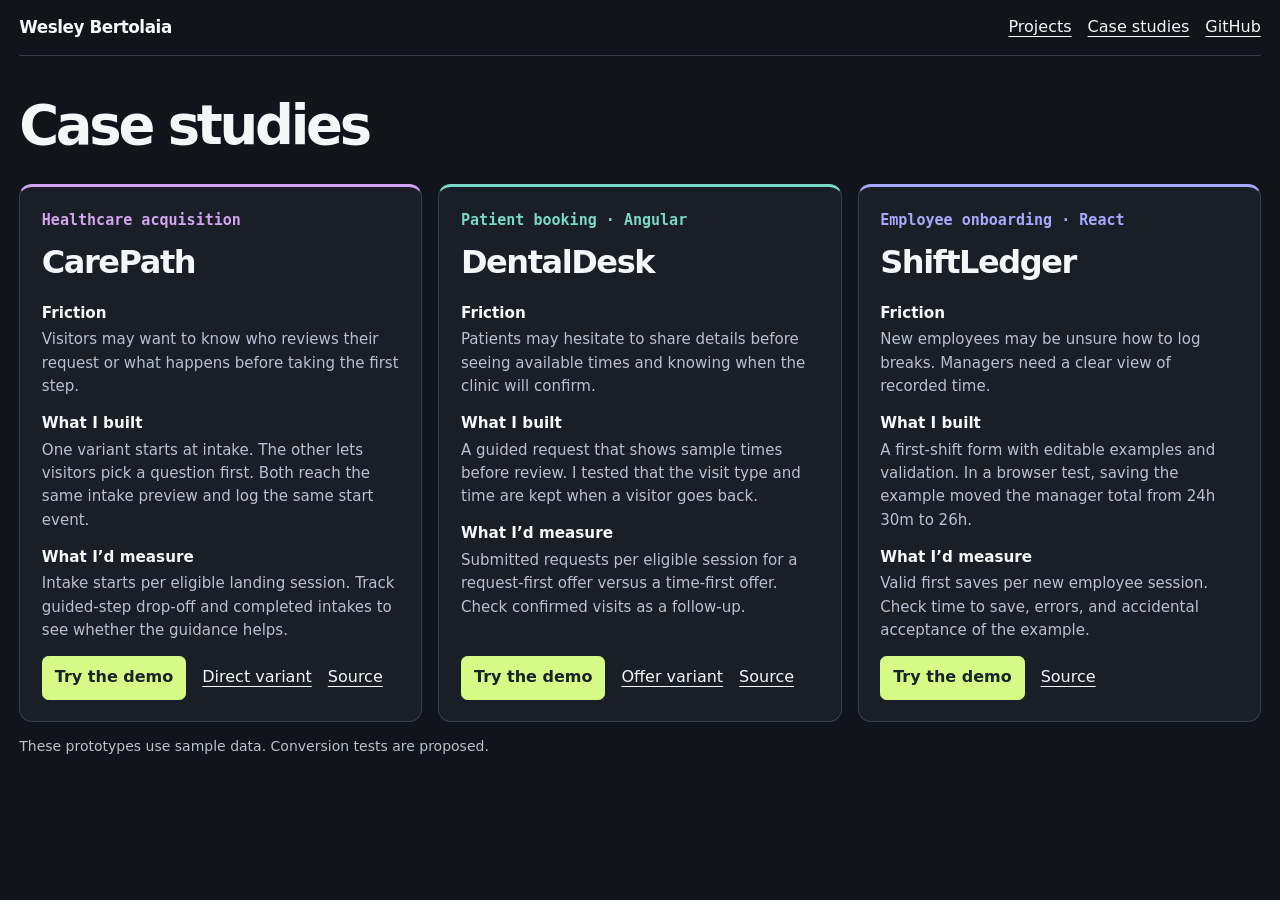
==== case-studies.html @ 6a3c8e42 "Balance content width and page margins" ====
<!doctype html>
<html lang="en">
<head>
  <meta charset="utf-8">
  <meta name="viewport" content="width=device-width, initial-scale=1">
  <meta name="description" content="Three case studies by Wesley Bertolaia in consultation acquisition, patient booking, and employee onboarding.">
  <title>Case Studies | Wesley Bertolaia</title>
  <link rel="icon" href="data:,">
  <link rel="stylesheet" href="./style.css?v=balanced">
</head>
<body>
  <header class="wrap top">
    <a class="wordmark" href="./">Wesley Bertolaia</a>
    <nav aria-label="Main navigation"><a href="./#demos">Projects</a><a href="./case-studies.html" aria-current="page">Case studies</a><a href="https://github.com/wesleybertolaia/">GitHub</a></nav>
  </header>
  <main class="wrap case-page">
    <h1>Case studies</h1>
    <div class="case-grid">
      <article class="case case-care" id="carepath">
        <header><p class="eyebrow">Healthcare acquisition</p><h2>CarePath</h2></header>
        <section><h3>Friction</h3><p>Visitors may want to know who reviews their request or what happens before taking the first step.</p></section>
        <section><h3>What I built</h3><p>One variant starts at intake. The other lets visitors pick a question first. Both reach the same intake preview and log the same start event.</p></section>
        <section><h3>What I’d measure</h3><p>Intake starts per eligible landing session. Track guided-step drop-off and completed intakes to see whether the guidance helps.</p></section>
        <div class="links"><a class="button" href="./?demo=carepath#demos">Try the demo</a><a href="https://wesleybertolaia.github.io/carepath/?path=direct">Direct variant</a><a href="https://github.com/wesleybertolaia/carepath">Source</a></div>
      </article>
      <article class="case case-dental" id="dentaldesk">
        <header><p class="eyebrow">Patient booking · Angular</p><h2>DentalDesk</h2></header>
        <section><h3>Friction</h3><p>Patients may hesitate to share details before seeing available times and knowing when the clinic will confirm.</p></section>
        <section><h3>What I built</h3><p>A guided request that shows sample times before review. I tested that the visit type and time are kept when a visitor goes back.</p></section>
        <section><h3>What I’d measure</h3><p>Submitted requests per eligible session for a request-first offer versus a time-first offer. Check confirmed visits as a follow-up.</p></section>
        <div class="links"><a class="button" href="./?demo=dentaldesk#demos">Try the demo</a><a href="https://wesleybertolaia.github.io/dentaldesk/patient.html?offer=times">Offer variant</a><a href="https://github.com/wesleybertolaia/dentaldesk">Source</a></div>
      </article>
      <article class="case case-shift" id="shiftledger">
        <header><p class="eyebrow">Employee onboarding · React</p><h2>ShiftLedger</h2></header>
        <section><h3>Friction</h3><p>New employees may be unsure how to log breaks. Managers need a clear view of recorded time.</p></section>
        <section><h3>What I built</h3><p>A first-shift form with editable examples and validation. In a browser test, saving the example moved the manager total from 24h 30m to 26h.</p></section>
        <section><h3>What I’d measure</h3><p>Valid first saves per new employee session. Check time to save, errors, and accidental acceptance of the example.</p></section>
        <div class="links"><a class="button" href="./?demo=shiftledger#demos">Try the demo</a><a href="https://github.com/wesleybertolaia/shiftledger">Source</a></div>
      </article>
    </div>
    <p class="evidence">These prototypes use sample data. Conversion tests are proposed.</p>
  </main>
</body>
</html>
---- style.css ----
:root {
  color-scheme: dark;
  --bg: #11141a;
  --panel: #191e27;
  --line: #353e4a;
  --ink: #f4f6f8;
  --mute: #b8c1cf;
  --lime: #d6fa86;
  font: 16px/1.55 system-ui, sans-serif;
  color: var(--ink);
  background: var(--bg);
}
* { box-sizing: border-box; }
[hidden] { display: none !important; }
body { margin: 0; }
.wrap { width: min(1720px, calc(100% - clamp(1.5rem, 3vw, 3rem))); margin-inline: auto; }
.top, .bottom { display: flex; flex-wrap: wrap; justify-content: space-between; align-items: center; gap: .65rem 1.5rem; padding-block: .9rem; border-bottom: 1px solid var(--line); }
.top nav, .links, .footer-links { display: flex; flex-wrap: wrap; align-items: center; gap: .55rem 1rem; }
a { color: inherit; text-underline-offset: .24em; }
a:hover { color: var(--lime); }
.wordmark { font-size: 1.55rem; font-weight: 850; letter-spacing: -.095em; text-decoration: none; }
.hero h1 span { color: var(--lime); }
.hero { display: grid; grid-template-columns: 1.2fr 1fr; align-items: end; column-gap: 2rem; padding-block: clamp(.85rem, 1.25vw, 1.2rem); }
h1, h2, h3, h4, p { margin: 0; }
.hero .eyebrow { grid-column: 1 / -1; }
.hero h1 { font-size: clamp(2.55rem, 5vw, 4.6rem); line-height: .93; letter-spacing: -.09em; }
.hero > p:not(.eyebrow) { max-width: 42ch; font-size: clamp(1rem, 1.85vw, 1.18rem); color: var(--mute); }
.eyebrow { color: var(--lime); font: 720 .875rem/1.5 ui-monospace, monospace; letter-spacing: .06em; margin-bottom: .45rem; }
.shelf { display: grid; grid-template-columns: minmax(220px, 270px) minmax(0, 1fr); gap: clamp(.85rem, 2.5vw, 1.5rem); align-items: start; border-top: 1px solid var(--line); padding-top: 1rem; }
.project-list h2 { font-size: 1.125rem; margin-bottom: .75rem; }
.project-cards { display: grid; gap: .65rem; }
.project-card {
  position: relative;
  isolation: isolate;
  display: grid;
  grid-template-columns: minmax(0, 1fr) 62px;
  align-items: center;
  width: 100%;
  min-height: 102px;
  gap: .6rem;
  padding: .8rem .7rem .8rem .95rem;
  overflow: hidden;
  border: 1px solid #333c4b;
  border-radius: .65rem;
  background: #1b212b;
  color: var(--ink);
  text-align: left;
  font: inherit;
  cursor: pointer;
}
.project-card:nth-child(1) { --project-accent: #d4b0ee; --project-shade: #32253d; }
.project-card:nth-child(2) { --project-accent: #8bdfc7; --project-shade: #1e3836; }
.project-card:nth-child(3) { --project-accent: #b6b5ff; --project-shade: #2c2b48; }
.project-card:hover { border-color: var(--project-accent); }
.project-card[aria-pressed="true"] {
  border-color: var(--project-accent);
  background: linear-gradient(104deg, #222b37 40%, var(--project-shade));
}
.project-card::after {
  content: "";
  position: absolute;
  inset: auto 0 0;
  height: 2px;
  background: var(--project-accent);
  transform: scaleX(0);
  transform-origin: left;
}
.project-card[aria-pressed="true"]::after { transform: scaleX(1); }
.project-copy strong { display: block; font-size: 1.23rem; line-height: 1.15; letter-spacing: -.035em; }
.project-copy > span { display: block; margin-top: .35rem; color: var(--mute); font-size: .875rem; }
.project-art {
  position: relative;
  display: block;
  width: 62px;
  height: 62px;
  border-radius: 50%;
  color: var(--project-accent);
  background: radial-gradient(circle, var(--project-shade) 30%, transparent 72%);
}
.project-art::before, .project-art::after { content: ""; position: absolute; }
.art-care::before {
  width: 43px; height: 23px; left: 9px; top: 19px;
  border: 1px solid currentColor; border-radius: 50%; rotate: -27deg;
  box-shadow: 0 5px 0 -4px currentColor, 0 -5px 0 -4px currentColor;
}
.art-care::after {
  width: 8px; height: 8px; left: 27px; top: 13px;
  border-radius: 50%; background: #f9ae92;
  offset-path: ellipse(24px 13px at 31px 31px);
  offset-rotate: 0deg;
  left: 0; top: 0;
  offset-distance: 72%;
}
.art-dental::before {
  inset: 15px 10px 12px;
  border: 1px solid currentColor;
  border-radius: 5px;
  background: repeating-linear-gradient(90deg, transparent 0 9px, #8bdfc76b 9px 10px);
}
.art-dental::after {
  inset: 22px 10px auto;
  height: 6px;
  border-top: 1px solid currentColor;
  background: linear-gradient(90deg, transparent 52%, currentColor 52% 76%, transparent 76%);
}
.art-shift::before {
  inset: 10px;
  border: 1px solid currentColor;
  border-radius: 50%;
  background: radial-gradient(circle, var(--project-shade) 0 62%, transparent 63%), repeating-conic-gradient(currentColor 0deg 2deg, transparent 2deg 30deg);
}
.art-shift::after {
  bottom: 30px; left: 30px; width: 2px; height: 15px;
  background: currentColor;
  transform-origin: bottom;
  rotate: 48deg;
}
.preview-panel { min-width: 0; overflow: hidden; border: 1px solid var(--line); border-radius: .8rem; background: var(--panel); scroll-margin-top: .7rem; }
.preview-bar { display: flex; flex-wrap: wrap; align-items: center; justify-content: space-between; gap: .5rem 1rem; padding: .7rem 1rem; }
.preview-bar h2 { font-size: 1rem; }
.preview-bar a { font-size: .875rem; color: var(--lime); }
iframe { display: block; width: 100%; height: 640px; border: 0; border-top: 1px solid var(--line); background: #f8f3ec; color-scheme: light; }
:focus-visible { outline: 3px solid var(--lime); outline-offset: 3px; }
.case { margin-bottom: 1rem; background: var(--panel); border: 1px solid var(--line); border-radius: .8rem; overflow: hidden; scroll-margin-top: 1rem; }
.button { display: inline-flex; min-height: 44px; align-items: center; padding: .45rem .75rem; border: 1px solid var(--lime); border-radius: .4rem; background: var(--lime); color: #19232a; text-decoration: none; font: inherit; font-weight: 700; cursor: pointer; }
.button:hover { background: #ecffba; color: #19232a; }
.button.outline { background: var(--panel); color: var(--ink); border-color: var(--line); }
.button.outline:hover { background: #293241; }
@media (max-width: 740px) {
  .wrap { width: calc(100% - 1.5rem); }
  .hero, .shelf { grid-template-columns: 1fr; }
  .hero { row-gap: .55rem; }
  .project-card { min-height: 76px; }
  iframe { height: 520px; }
}
@media (prefers-reduced-motion: no-preference) {
  html { scroll-behavior: smooth; }
  .project-card { transition: background-color .15s ease, border-color .15s ease; }
}
.wordmark { font-size: 1.05rem; letter-spacing: -.025em; }
.hero .eyebrow { margin-bottom: .25rem; }
.case-page { padding-block: 1.75rem 1rem; }
.case-page h1 { margin-bottom: 1rem; font-size: clamp(2rem, 5vw, 3.4rem); letter-spacing: -.06em; }
.case-grid { display: grid; grid-template-columns: repeat(3, minmax(0, 1fr)); gap: 1rem; }
.case { display: flex; flex-direction: column; gap: .85rem; min-width: 0; margin: 0; padding: clamp(1rem, 2vw, 1.35rem); border-top: 3px solid var(--case-accent); }
.case-care { --case-accent: #d0a5ee; }
.case-dental { --case-accent: #79d8c5; }
.case-shift { --case-accent: #a7a8fa; }
.case .eyebrow { color: var(--case-accent); letter-spacing: 0; }
.case h2 { font-size: clamp(1.55rem, 2.9vw, 2rem); letter-spacing: -.045em; }
.case h3 { font-size: .95rem; margin-bottom: .2rem; }
.case section p, .evidence { color: var(--mute); }
.case .links { margin-top: auto; }
.case p { font-size: .94rem; }
.evidence { margin: .85rem 0 0; font-size: .875rem; }
@media (max-width: 800px) { .case-grid { grid-template-columns: 1fr; } }
@media (prefers-reduced-motion: no-preference) {
  .project-card {
    animation: card-in .4s ease-out both;
    transition: border-color .18s ease, translate .18s ease;
  }
  .project-card:nth-child(2) { animation-delay: .065s; }
  .project-card:nth-child(3) { animation-delay: .13s; }
  .project-card:is(:hover, :focus-visible) { translate: 3px 0; }
  .project-card::after { transition: transform .32s ease-out; }
  .project-card:is(:hover, :focus-visible, [aria-pressed="true"]) .art-care::after { animation: orbit .7s ease-in-out; }
  .project-card:is(:hover, :focus-visible, [aria-pressed="true"]) .art-dental::after { animation: calendar-mark .55s ease-in-out; }
  .project-card:is(:hover, :focus-visible, [aria-pressed="true"]) .art-shift::after { animation: hand-turn .64s ease-in-out; }
  @keyframes card-in { from { opacity: 0; transform: translateX(-8px); } }
  @keyframes orbit { to { offset-distance: 172%; } }
  @keyframes calendar-mark { 50% { translate: 0 13px; } }
  @keyframes hand-turn { to { rotate: 408deg; } }
}
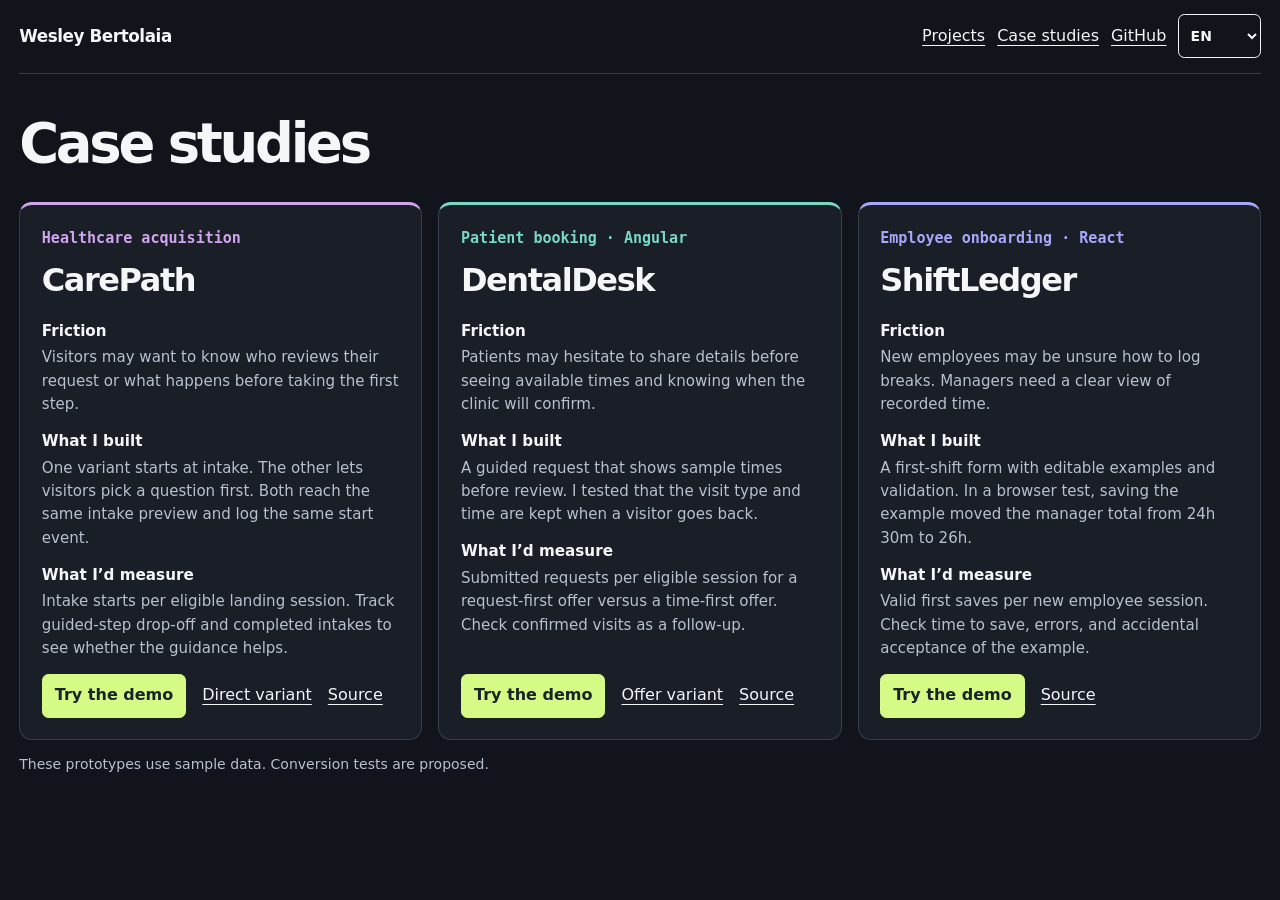
==== commit b8c4b0b9: "Add English and Brazilian Portuguese language support" ====
--- a/case-studies.html
+++ b/case-studies.html
@@ -7,11 +7,13 @@
   <title>Case Studies | Wesley Bertolaia</title>
   <link rel="icon" href="data:,">
   <link rel="stylesheet" href="./style.css?v=balanced">
+  <link rel="stylesheet" href="./locale.css">
+  <script src="./locale.js"></script>
 </head>
 <body>
   <header class="wrap top">
     <a class="wordmark" href="./">Wesley Bertolaia</a>
-    <nav aria-label="Main navigation"><a href="./#demos">Projects</a><a href="./case-studies.html" aria-current="page">Case studies</a><a href="https://github.com/wesleybertolaia/">GitHub</a></nav>
+    <nav aria-label="Main navigation"><a href="./#demos">Projects</a><a href="./case-studies.html" aria-current="page">Case studies</a><a href="https://github.com/wesleybertolaia/">GitHub</a><span data-language-menu></span></nav>
   </header>
   <main class="wrap case-page">
     <h1>Case studies</h1>
--- a/style.css
+++ b/style.css
@@ -19,12 +19,7 @@
 a { color: inherit; text-underline-offset: .24em; }
 a:hover { color: var(--lime); }
 .wordmark { font-size: 1.55rem; font-weight: 850; letter-spacing: -.095em; text-decoration: none; }
-.hero h1 span { color: var(--lime); }
-.hero { display: grid; grid-template-columns: 1.2fr 1fr; align-items: end; column-gap: 2rem; padding-block: clamp(.85rem, 1.25vw, 1.2rem); }
 h1, h2, h3, h4, p { margin: 0; }
-.hero .eyebrow { grid-column: 1 / -1; }
-.hero h1 { font-size: clamp(2.55rem, 5vw, 4.6rem); line-height: .93; letter-spacing: -.09em; }
-.hero > p:not(.eyebrow) { max-width: 42ch; font-size: clamp(1rem, 1.85vw, 1.18rem); color: var(--mute); }
 .eyebrow { color: var(--lime); font: 720 .875rem/1.5 ui-monospace, monospace; letter-spacing: .06em; margin-bottom: .45rem; }
 .shelf { display: grid; grid-template-columns: minmax(220px, 270px) minmax(0, 1fr); gap: clamp(.85rem, 2.5vw, 1.5rem); align-items: start; border-top: 1px solid var(--line); padding-top: 1rem; }
 .project-list h2 { font-size: 1.125rem; margin-bottom: .75rem; }
@@ -128,8 +123,7 @@
 .button.outline:hover { background: #293241; }
 @media (max-width: 740px) {
   .wrap { width: calc(100% - 1.5rem); }
-  .hero, .shelf { grid-template-columns: 1fr; }
-  .hero { row-gap: .55rem; }
+  .shelf { grid-template-columns: 1fr; }
   .project-card { min-height: 76px; }
   iframe { height: 520px; }
 }
@@ -138,7 +132,6 @@
   .project-card { transition: background-color .15s ease, border-color .15s ease; }
 }
 .wordmark { font-size: 1.05rem; letter-spacing: -.025em; }
-.hero .eyebrow { margin-bottom: .25rem; }
 .case-page { padding-block: 1.75rem 1rem; }
 .case-page h1 { margin-bottom: 1rem; font-size: clamp(2rem, 5vw, 3.4rem); letter-spacing: -.06em; }
 .case-grid { display: grid; grid-template-columns: repeat(3, minmax(0, 1fr)); gap: 1rem; }
@@ -171,3 +164,28 @@
   @keyframes calendar-mark { 50% { translate: 0 13px; } }
   @keyframes hand-turn { to { rotate: 408deg; } }
 }
+.masthead {
+  display: flex;
+  flex-wrap: wrap;
+  align-items: baseline;
+  justify-content: space-between;
+  gap: .75rem 1.8rem;
+  padding-block: clamp(1.15rem, 3vw, 2.3rem) clamp(1rem, 2vw, 1.65rem);
+}
+.masthead h1 {
+  font-size: clamp(2.2rem, 4.6vw, 4.5rem);
+  line-height: .95;
+  letter-spacing: -.085em;
+  text-wrap: balance;
+}
+.masthead h1 span { display: inline-block; color: var(--lime); }
+.masthead nav { display: flex; flex-wrap: wrap; gap: .35rem 1.2rem; }
+.masthead nav a { padding-block: .35rem; text-decoration-color: var(--line); text-underline-offset: .33rem; }
+.masthead nav a:hover { text-decoration-color: currentColor; }
+@media (prefers-reduced-motion: no-preference) {
+  .masthead h1 span { animation: punctuation-in .46s cubic-bezier(.23,.8,.36,1) both; }
+  @keyframes punctuation-in {
+    from { opacity: 0; transform: translateY(-.22em); }
+    to { opacity: 1; transform: translateY(0); }
+  }
+}
--- a/locale.css
+++ b/locale.css
@@ -0,0 +1,17 @@
+[data-language-menu] { display: inline-flex; align-items: center; }
+[data-language-menu]:empty { display: none; }
+.language-picker {
+  min-height: 44px;
+  min-width: 5.1rem;
+  max-width: 100%;
+  padding: .3rem .45rem;
+  border: 1px solid currentColor;
+  border-radius: .4rem;
+  background: transparent;
+  color: inherit;
+  font: 650 .875rem/1 system-ui, sans-serif;
+  cursor: pointer;
+}
+.language-picker option { color: CanvasText; background: Canvas; }
+header:has(> [data-language-menu]) { flex-wrap: wrap; gap: .45rem .8rem; }
+header nav:has(> [data-language-menu]) { display: flex; flex-wrap: wrap; align-items: center; gap: .35rem .75rem; }
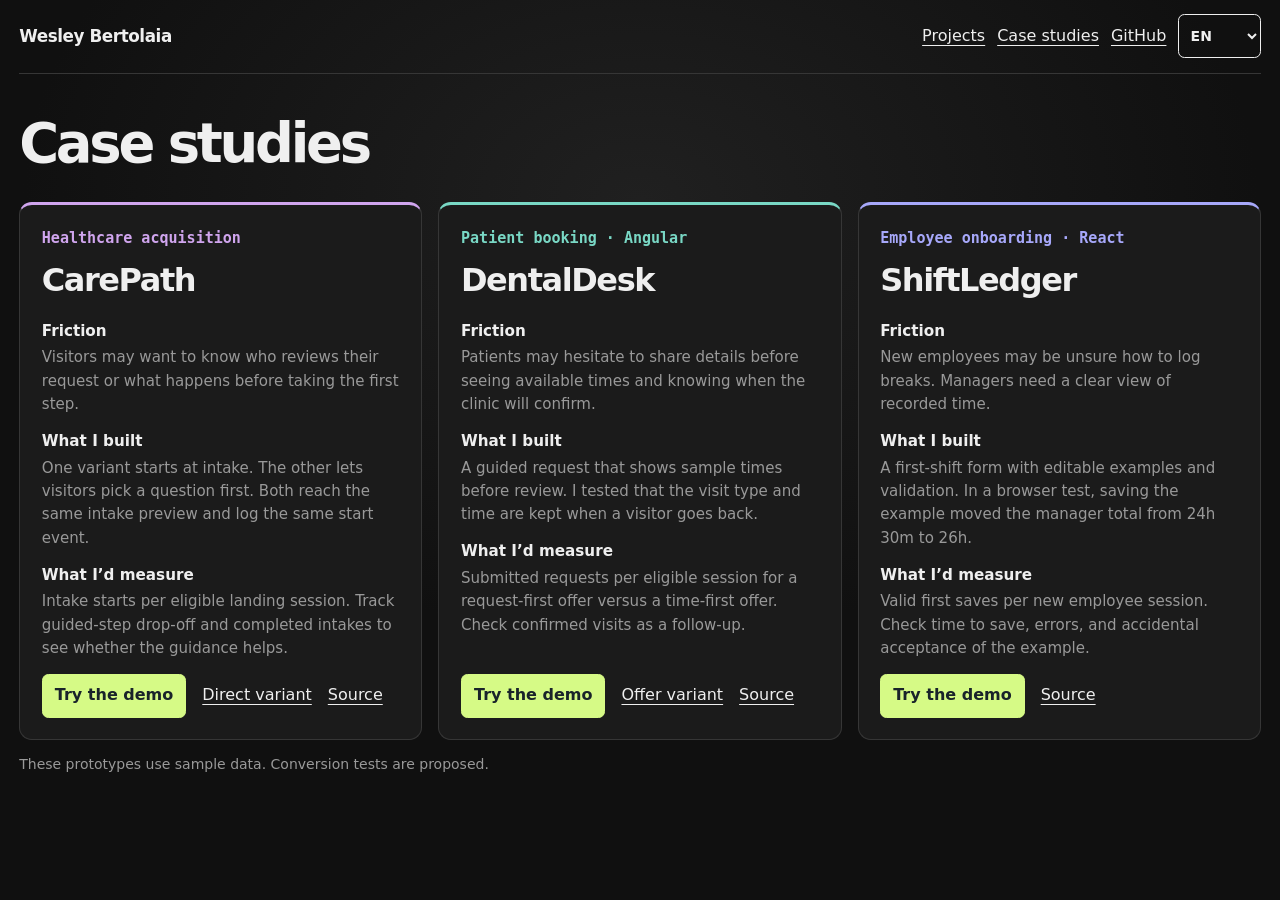
==== commit 2f0e0f7d: "Remove obsolete embedded demo screen and repair project navigation" ====
--- a/case-studies.html
+++ b/case-studies.html
@@ -13,7 +13,7 @@
 <body>
   <header class="wrap top">
     <a class="wordmark" href="./">Wesley Bertolaia</a>
-    <nav aria-label="Main navigation"><a href="./#demos">Projects</a><a href="./case-studies.html" aria-current="page">Case studies</a><a href="https://github.com/wesleybertolaia/">GitHub</a><span data-language-menu></span></nav>
+    <nav aria-label="Main navigation"><a href="./#selected-work">Projects</a><a href="./case-studies.html" aria-current="page">Case studies</a><a href="https://github.com/wesleybertolaia/">GitHub</a><span data-language-menu></span></nav>
   </header>
   <main class="wrap case-page">
     <h1>Case studies</h1>
@@ -23,21 +23,21 @@
         <section><h3>Friction</h3><p>Visitors may want to know who reviews their request or what happens before taking the first step.</p></section>
         <section><h3>What I built</h3><p>One variant starts at intake. The other lets visitors pick a question first. Both reach the same intake preview and log the same start event.</p></section>
         <section><h3>What I’d measure</h3><p>Intake starts per eligible landing session. Track guided-step drop-off and completed intakes to see whether the guidance helps.</p></section>
-        <div class="links"><a class="button" href="./?demo=carepath#demos">Try the demo</a><a href="https://wesleybertolaia.github.io/carepath/?path=direct">Direct variant</a><a href="https://github.com/wesleybertolaia/carepath">Source</a></div>
+        <div class="links"><a class="button" href="https://wesleybertolaia.github.io/carepath/">Try the demo</a><a href="https://wesleybertolaia.github.io/carepath/?path=direct">Direct variant</a><a href="https://github.com/wesleybertolaia/carepath">Source</a></div>
       </article>
       <article class="case case-dental" id="dentaldesk">
         <header><p class="eyebrow">Patient booking · Angular</p><h2>DentalDesk</h2></header>
         <section><h3>Friction</h3><p>Patients may hesitate to share details before seeing available times and knowing when the clinic will confirm.</p></section>
         <section><h3>What I built</h3><p>A guided request that shows sample times before review. I tested that the visit type and time are kept when a visitor goes back.</p></section>
         <section><h3>What I’d measure</h3><p>Submitted requests per eligible session for a request-first offer versus a time-first offer. Check confirmed visits as a follow-up.</p></section>
-        <div class="links"><a class="button" href="./?demo=dentaldesk#demos">Try the demo</a><a href="https://wesleybertolaia.github.io/dentaldesk/patient.html?offer=times">Offer variant</a><a href="https://github.com/wesleybertolaia/dentaldesk">Source</a></div>
+        <div class="links"><a class="button" href="https://wesleybertolaia.github.io/dentaldesk/patient.html">Try the demo</a><a href="https://wesleybertolaia.github.io/dentaldesk/patient.html?offer=times">Offer variant</a><a href="https://github.com/wesleybertolaia/dentaldesk">Source</a></div>
       </article>
       <article class="case case-shift" id="shiftledger">
         <header><p class="eyebrow">Employee onboarding · React</p><h2>ShiftLedger</h2></header>
         <section><h3>Friction</h3><p>New employees may be unsure how to log breaks. Managers need a clear view of recorded time.</p></section>
         <section><h3>What I built</h3><p>A first-shift form with editable examples and validation. In a browser test, saving the example moved the manager total from 24h 30m to 26h.</p></section>
         <section><h3>What I’d measure</h3><p>Valid first saves per new employee session. Check time to save, errors, and accidental acceptance of the example.</p></section>
-        <div class="links"><a class="button" href="./?demo=shiftledger#demos">Try the demo</a><a href="https://github.com/wesleybertolaia/shiftledger">Source</a></div>
+        <div class="links"><a class="button" href="https://wesleybertolaia.github.io/shiftledger/">Try the demo</a><a href="https://github.com/wesleybertolaia/shiftledger">Source</a></div>
       </article>
     </div>
     <p class="evidence">These prototypes use sample data. Conversion tests are proposed.</p>
--- a/style.css
+++ b/style.css
@@ -164,28 +164,88 @@
   @keyframes calendar-mark { 50% { translate: 0 13px; } }
   @keyframes hand-turn { to { rotate: 408deg; } }
 }
-.masthead {
-  display: flex;
-  flex-wrap: wrap;
-  align-items: baseline;
-  justify-content: space-between;
-  gap: .75rem 1.8rem;
-  padding-block: clamp(1.15rem, 3vw, 2.3rem) clamp(1rem, 2vw, 1.65rem);
-}
-.masthead h1 {
-  font-size: clamp(2.2rem, 4.6vw, 4.5rem);
-  line-height: .95;
-  letter-spacing: -.085em;
-  text-wrap: balance;
-}
-.masthead h1 span { display: inline-block; color: var(--lime); }
-.masthead nav { display: flex; flex-wrap: wrap; gap: .35rem 1.2rem; }
-.masthead nav a { padding-block: .35rem; text-decoration-color: var(--line); text-underline-offset: .33rem; }
-.masthead nav a:hover { text-decoration-color: currentColor; }
-@media (prefers-reduced-motion: no-preference) {
-  .masthead h1 span { animation: punctuation-in .46s cubic-bezier(.23,.8,.36,1) both; }
-  @keyframes punctuation-in {
-    from { opacity: 0; transform: translateY(-.22em); }
-    to { opacity: 1; transform: translateY(0); }
-  }
-}
+
+/* Portfolio gallery */
+:root { --bg:#101010; --panel:#1b1b1b; --line:#363636; --ink:#efefef; --mute:#999; }
+body { background:radial-gradient(ellipse 650px 460px at 50% 200px,#202020 0%,#101010 95%); }
+.site-nav { position:relative; z-index:2; display:grid; grid-template-columns:1fr auto 1fr; align-items:center; gap:24px; padding:28px 48px; }
+.site-nav a { text-decoration:none; }
+.identity { justify-self:start; }
+.identity strong { display:block; font-size:19px; font-weight:600; letter-spacing:-.7px; }
+.identity strong span { color:var(--lime); }
+.identity small { display:block; font-size:12px; color:#999; margin-top:1px; }
+.nav-pill { position:relative; display:flex; padding:5px; border:1px solid #ffffff1c; border-radius:40px; background:linear-gradient(125deg,#ffffff10,#ffffff04); box-shadow:inset 0 1px 2px #ffffff08,0 5px 25px #0003; backdrop-filter:blur(18px); }
+.nav-pill a { position:relative; display:flex; align-items:center; justify-content:center; min-height:36px; padding:0 23px; border-radius:25px; font-size:13px; font-weight:600; color:#bbb; }
+.nav-pill .nav-work { background:linear-gradient(#ffffff10,#ffffff05); color:#eee; box-shadow:inset 0 1px 8px #ffffff05; }
+.nav-work::before { content:''; position:absolute; width:22px; height:2px; top:-8px; left:calc(50% - 11px); background:#eee; box-shadow:0 0 14px 4px #ffffff44; }
+.nav-contact { display:flex; align-items:center; justify-content:flex-end; gap:24px; font-size:13px; }
+.nav-contact a { min-height:44px; display:flex; align-items:center; gap:7px; }
+.nav-contact .language-picker { border:0; font-size:12px; min-width:64px; color:#ccc; }
+.opening,.work,.site-footer { width:min(880px,100%); margin-inline:auto; }
+.opening { position:relative; margin-top:54px; border:1px solid #ffffff1a; border-radius:24px 24px 0 0; padding:7px; background:linear-gradient(#ffffff07,transparent 80%); isolation:isolate; }
+.opening::before { content:''; position:absolute; z-index:-1; inset:7px; border:1px solid #ffffff30; border-bottom:0; border-radius:18px 18px 0 0; mask-image:linear-gradient(#000 70%,transparent); }
+.window-bar { height:42px; border-radius:17px 17px 0 0; display:flex; align-items:center; gap:10px; padding:0 20px; background:linear-gradient(110deg,#333,#777,#353535); box-shadow:inset 0 1px 0 #ffffff55; }
+.window-bar i { width:11px; height:11px; border-radius:50%; background:#f0645c; box-shadow:0 0 10px #f0645c88; }
+.window-bar i:nth-child(2) { background:#e8b347; box-shadow:0 0 10px #e8b34788; }
+.window-bar i:nth-child(3) { background:#63be52; box-shadow:0 0 10px #63be5288; }
+.window-bar span { flex:1; text-align:center; color:#ddd; font-size:11px; letter-spacing:.03em; padding-right:45px; }
+.window-bar b { color:#999; font-size:25px; font-weight:300; }
+.opening-content { position:relative; padding:64px 56px 25px; min-height:470px; background:radial-gradient(ellipse at 40% 15%,#ffffff04,transparent 70%); }
+.opening h1 { font-family:Arial,Helvetica,sans-serif; font-size:clamp(56px,6.2vw,82px); font-weight:500; line-height:.97; letter-spacing:-.065em; text-shadow:0 0 25px #ffffff19; }
+.opening h1 em { font-family:Georgia,serif; font-size:1.09em; font-weight:400; letter-spacing:-.06em; background:linear-gradient(#fff 45%,#86868f); color:transparent; background-clip:text; }
+.opening h1 em span { color:var(--lime); }
+.opening-note { margin-top:56px; margin-left:auto; width:fit-content; max-width:100%; font-size:17px; letter-spacing:-.6px; }
+.opening-note p+p { color:#888; margin-top:2px; }
+.work-link { display:flex; width:48px; height:52px; align-items:center; justify-content:center; margin:46px auto 0; color:#777; border-radius:24px; transition:color .2s,transform .2s; }
+.work-link:hover { color:#fff; transform:translateY(4px); }
+.work { padding:70px 0 60px; scroll-margin-top:30px; }
+.work>h2 { margin:0 0 20px 4px; font-size:12px; font-weight:400; letter-spacing:.08em; text-transform:uppercase; color:#999; }
+.work-project+.work-project { margin-top:50px; }
+.work-card { display:flex; flex-direction:column; overflow:hidden; border:1px solid #ffffff17; border-radius:24px; padding:7px; text-decoration:none; background:linear-gradient(135deg,#ffffff08,#ffffff02); box-shadow:0 20px 60px #0003; }
+.work-card:hover { color:var(--ink); }
+.work-caption { display:flex; align-items:center; justify-content:space-between; gap:20px; padding:25px 28px; border:1px solid #ffffff20; border-bottom:0; border-radius:17px 17px 0 0; background:linear-gradient(120deg,#ffffff04,transparent); }
+.work-caption h3 { font-size:23px; letter-spacing:-1px; font-weight:500; }
+.work-caption p { color:#999; font-size:14px; margin-top:3px; }
+.work-caption>span { font-size:12px; color:#ccc; }
+.work-caption>span::after { content:' ↗'; font-size:19px; display:inline-block; margin-left:7px; }
+.work-cover { display:grid; place-items:center; overflow:hidden; height:415px; padding:42px 48px 0; border:1px solid #ffffff20; border-top:0; border-radius:0 0 17px 17px; }
+.work-care .work-cover { background:radial-gradient(ellipse at 50% 90%,#725985,#25212d 80%); }
+.work-dental .work-cover { background:radial-gradient(ellipse at 50% 90%,#417b75,#182f30 80%); }
+.work-shift .work-cover { background:radial-gradient(ellipse at 50% 90%,#646b9a,#232437 80%); }
+.work-cover img { display:block; width:100%; height:auto; align-self:start; border-radius:7px; box-shadow:0 15px 60px #0007; }
+.site-footer { display:flex; gap:28px; align-items:center; padding:28px 0 48px; color:#999; font-size:12px; border-top:1px solid #ffffff15; }
+.site-footer span { margin-right:auto; }
+.site-footer a { text-decoration:none; }
+.shelf { margin-top:25px; }
+body:has(.shelf:not([hidden])) .site-footer { display:none; }
+@media (prefers-reduced-motion:no-preference) {
+ .opening { animation:window-in .8s cubic-bezier(.2,.7,.3,1) both; }
+ .work-card { transition:border-color .3s,box-shadow .3s; }
+ .work-card:hover { border-color:#ffffff40; box-shadow:0 18px 65px #0006; }
+ .work-cover img { transition:transform .6s cubic-bezier(.2,.7,.3,1); }
+ .work-card:is(:hover,:focus-visible) img { transform:translateY(-8px) scale(1.025); }
+ @keyframes window-in { from { opacity:0; transform:translateY(22px); } }
+}
+@media (min-width:1600px) { .opening,.work,.site-footer { width:1020px; } .opening { margin-top:70px; } .opening-content { padding:72px 64px 32px; } .opening h1 { font-size:96px; } .work-cover { height:475px; } }
+@media (max-width:740px) {
+ .site-nav { padding:20px 20px; gap:18px; grid-template-columns:1fr auto; }
+ .identity strong { font-size:16px; }
+ .identity small { font-size:10px; }
+ .nav-pill { grid-row:2; grid-column:1/-1; justify-self:center; }
+ .nav-contact { grid-column:2; grid-row:1; gap:8px; }
+ .nav-contact a { font-size:12px; }
+ .opening { margin-top:24px; }
+ .opening-content { min-height:400px; padding:48px 25px 20px; }
+ .opening h1 { font-size:clamp(50px,11vw,78px); }
+ .opening-note { font-size:14px; margin-top:40px; }
+ .work-link { margin-top:32px; }
+ .work { padding-top:44px; }
+ .work-caption { padding:20px 16px; gap:12px; }
+ .work-caption h3 { font-size:21px; }
+ .work-caption p { font-size:12px; }
+ .work-caption>span { font-size:11px; white-space:nowrap; }
+ .work-cover { height:auto; aspect-ratio:1.5; padding:25px 18px 0; }
+ .site-footer { width:calc(100% - 32px); gap:16px; font-size:11px; }
+}
+.opening { border-color:transparent; background:linear-gradient(#ffffff07,transparent 90%); }
+.opening::after { content:''; pointer-events:none; position:absolute; inset:0; border:1px solid #ffffff1a; border-bottom:0; border-radius:24px 24px 0 0; mask-image:linear-gradient(#000 60%,transparent); }
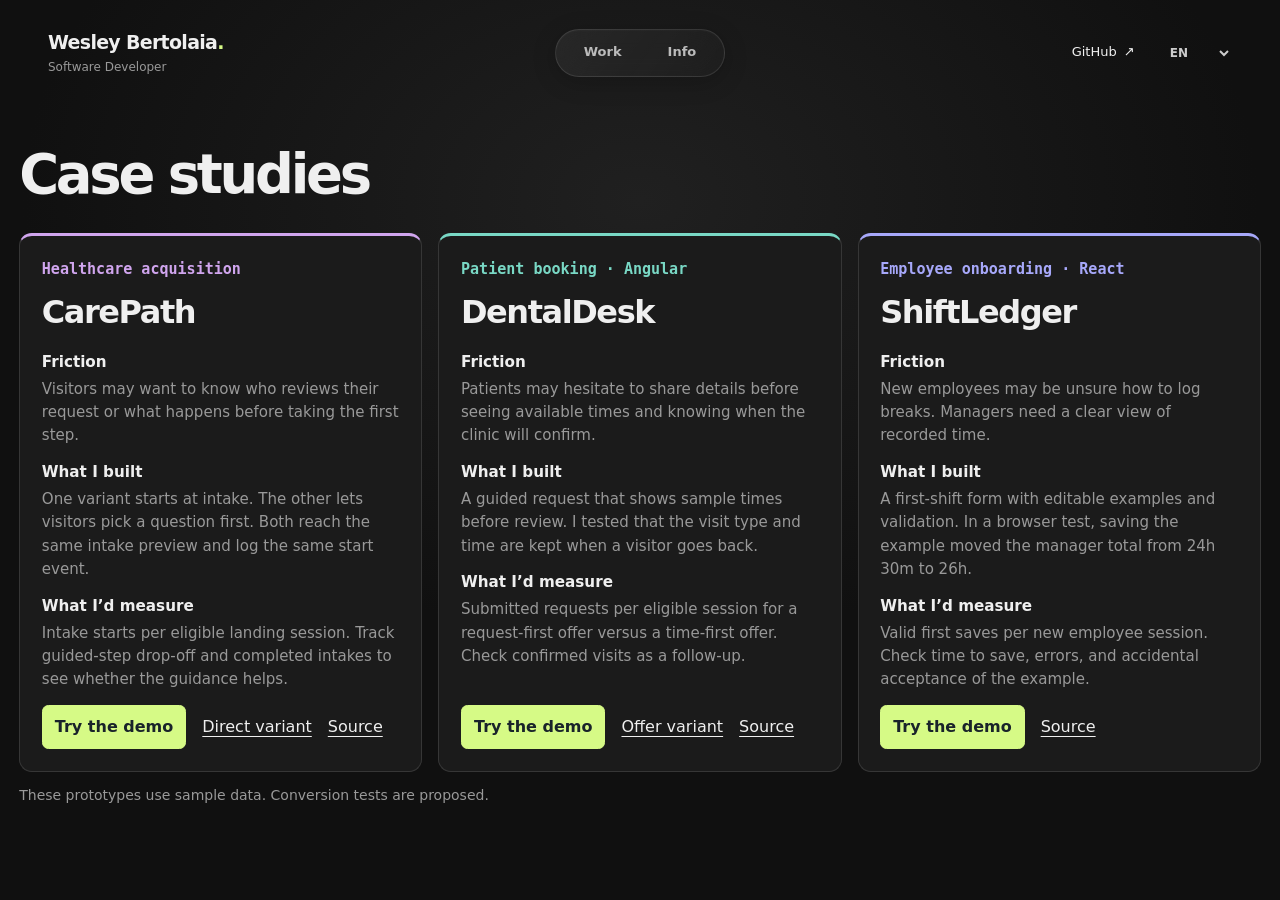
==== commit 646da129: "Add personal Info page and Software Developer identity" ====
--- a/case-studies.html
+++ b/case-studies.html
@@ -6,14 +6,15 @@
   <meta name="description" content="Three case studies by Wesley Bertolaia in consultation acquisition, patient booking, and employee onboarding.">
   <title>Case Studies | Wesley Bertolaia</title>
   <link rel="icon" href="data:,">
-  <link rel="stylesheet" href="./style.css?v=balanced">
+  <link rel="stylesheet" href="./style.css?v=about-20261119">
   <link rel="stylesheet" href="./locale.css">
-  <script src="./locale.js"></script>
+  <script src="./locale.js?v=about-20261119"></script>
 </head>
 <body>
-  <header class="wrap top">
-    <a class="wordmark" href="./">Wesley Bertolaia</a>
-    <nav aria-label="Main navigation"><a href="./#selected-work">Projects</a><a href="./case-studies.html" aria-current="page">Case studies</a><a href="https://github.com/wesleybertolaia/">GitHub</a><span data-language-menu></span></nav>
+  <header class="site-nav">
+    <a class="identity" href="./"><strong>Wesley Bertolaia<span>.</span></strong><small>Software Developer</small></a>
+    <nav class="nav-pill" aria-label="Main navigation"><a href="./#selected-work">Work</a><a href="./info.html">Info</a></nav>
+    <div class="nav-contact"><a href="https://github.com/wesleybertolaia/">GitHub <span aria-hidden="true">↗</span></a><span data-language-menu></span></div>
   </header>
   <main class="wrap case-page">
     <h1>Case studies</h1>
--- a/style.css
+++ b/style.css
@@ -249,3 +249,32 @@
 }
 .opening { border-color:transparent; background:linear-gradient(#ffffff07,transparent 90%); }
 .opening::after { content:''; pointer-events:none; position:absolute; inset:0; border:1px solid #ffffff1a; border-bottom:0; border-radius:24px 24px 0 0; mask-image:linear-gradient(#000 60%,transparent); }
+.about-page { width:min(880px,calc(100% - 40px)); margin:65px auto 0; }
+.section-label { display:flex; align-items:center; gap:12px; color:#8e8e8e; font-size:11px; font-weight:500; letter-spacing:.09em; text-transform:uppercase; }
+.section-label::before { content:''; width:9px; height:9px; flex:none; border-radius:50%; background:#eee; box-shadow:0 0 16px #fff6; }
+.about-intro h1 { margin-top:28px; font:500 clamp(32px,3.65vw,48px)/1.14 Arial,sans-serif; letter-spacing:-.055em; text-wrap:balance; text-shadow:0 0 22px #ffffff18; }
+.about-intro h1 em { font-family:Georgia,serif; font-weight:400; font-size:1.1em; background:linear-gradient(#fff,#8c8c98); background-clip:text; color:transparent; }
+.about-story { display:grid; grid-template-columns:1fr 1fr; gap:48px; margin-top:80px; }
+.story-column { min-width:0; }
+.offset-column { padding-top:42px; }
+.story-image { margin:0; padding:7px; border:1px solid #ffffff25; border-radius:25px; background:linear-gradient(130deg,#ffffff25,#ffffff04); overflow:hidden; box-shadow:0 18px 45px #0004; }
+.story-image img { width:100%; height:330px; object-fit:cover; object-position:left top; display:block; border-radius:18px; background:#eee; }
+.portrait-project img { height:425px; }
+.story-image figcaption { padding:13px 10px 7px; color:#aaa; font-size:12px; }
+.story-copy { padding:48px 20px; }
+.story-copy h2,.story-lead { font-size:19px; font-weight:500; line-height:1.4; letter-spacing:-.5px; }
+.story-copy p { margin-top:18px; font-size:16px; line-height:1.65; color:#999; }
+.story-lead { padding:0 20px; margin-bottom:60px; }
+.about-link { display:inline-flex; align-items:center; gap:10px; margin-top:22px; min-height:44px; font-size:14px; text-decoration:none; }
+.about-projects { margin-top:90px; }
+.about-projects h2 { margin-bottom:28px; }
+.experience-row { display:grid; grid-template-columns:1fr 1.5fr 1fr; gap:20px; padding:28px 0; border-bottom:1px solid #ffffff1a; text-decoration:none; align-items:center; }
+.experience-row strong { font-size:19px; font-weight:500; }
+.experience-row span { font-size:14px; color:#aaa; }
+.experience-row span:last-child { text-align:right; font-size:12px; }
+.about-contact { padding:90px 0; }
+.about-contact>a { display:inline-block; margin:24px 0 12px; font-size:clamp(30px,5vw,52px); letter-spacing:-.05em; text-decoration:none; }
+.about-contact>p:last-child { color:#999; font-size:14px; }
+@media(prefers-reduced-motion:no-preference) { .about-intro { animation:window-in .65s ease-out both; } .story-image img { transition:transform .5s; } .story-image:hover img { transform:scale(1.025); } }
+@media(min-width:1600px) { .about-page { width:1020px; } }
+@media(max-width:650px) { .about-page { margin-top:38px; } .about-story { grid-template-columns:1fr; gap:0; margin-top:44px; } .offset-column { padding-top:30px; } .story-image img,.portrait-project img { height:280px; } .story-copy { padding:32px 12px; } .story-lead { padding:0 12px; margin-bottom:30px; } .about-projects { margin-top:45px; } .experience-row { grid-template-columns:1fr auto; gap:8px; } .experience-row>span:nth-child(2) { grid-column:1; grid-row:2; } .experience-row>span:last-child { grid-column:2; grid-row:1/3; } .about-contact { padding:60px 0; } }
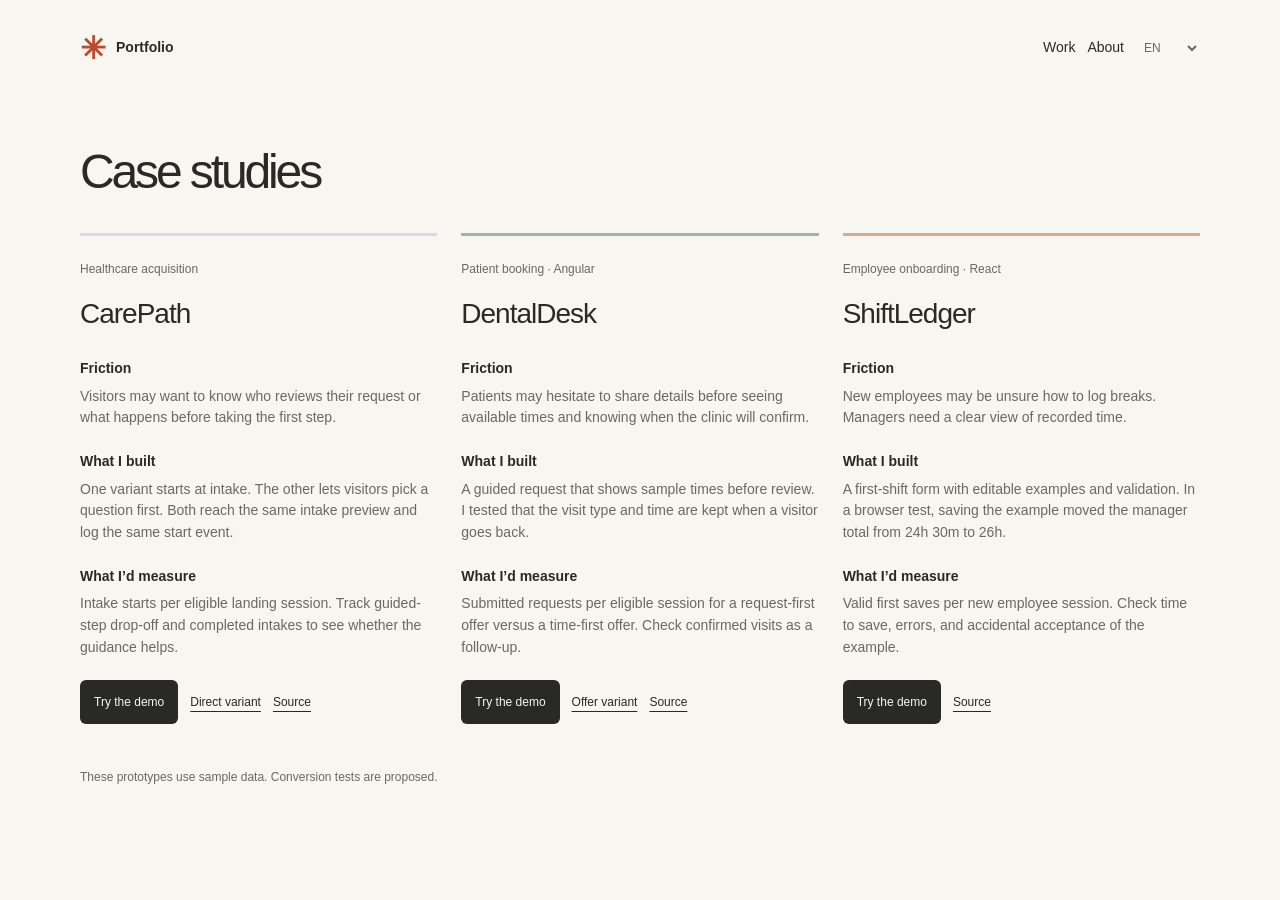
==== commit 26977bf4: "Simplify the portfolio and animate the project stage" ====
--- a/case-studies.html
+++ b/case-studies.html
@@ -6,15 +6,14 @@
   <meta name="description" content="Three case studies by Wesley Bertolaia in consultation acquisition, patient booking, and employee onboarding.">
   <title>Case Studies | Wesley Bertolaia</title>
   <link rel="icon" href="data:,">
-  <link rel="stylesheet" href="./style.css?v=about-20261119">
+  <link rel="stylesheet" href="./style.css?v=easygoing-v1">
   <link rel="stylesheet" href="./locale.css">
-  <script src="./locale.js?v=about-20261119"></script>
+  <script src="./locale.js?v=easygoing-v1"></script>
 </head>
 <body>
   <header class="site-nav">
-    <a class="identity" href="./"><strong>Wesley Bertolaia<span>.</span></strong><small>Software Developer</small></a>
-    <nav class="nav-pill" aria-label="Main navigation"><a href="./#selected-work">Work</a><a href="./info.html">Info</a></nav>
-    <div class="nav-contact"><a href="https://github.com/wesleybertolaia/">GitHub <span aria-hidden="true">↗</span></a><span data-language-menu></span></div>
+    <a class="identity" href="./" aria-label="Portfolio home"><span class="tiny-flower" aria-hidden="true">✳</span><span>Portfolio</span></a>
+    <nav aria-label="Main navigation"><a href="./#selected-work">Work</a><a href="./info.html">About</a><span data-language-menu></span></nav>
   </header>
   <main class="wrap case-page">
     <h1>Case studies</h1>
--- a/style.css
+++ b/style.css
@@ -1,280 +1,70 @@
-:root {
-  color-scheme: dark;
-  --bg: #11141a;
-  --panel: #191e27;
-  --line: #353e4a;
-  --ink: #f4f6f8;
-  --mute: #b8c1cf;
-  --lime: #d6fa86;
-  font: 16px/1.55 system-ui, sans-serif;
+:root{color-scheme:light;--paper:#f8f6f0;--ink:#292925;--muted:#696961;--line:#d9d8ce;--accent:#b94c30;--lilac:#dcd5ee;--mint:#dce9df;--yellow:#f5df85;font:16px/1.55 Arial,Helvetica,sans-serif;color:var(--ink);background:var(--paper)}
+*{box-sizing:border-box}body{margin:0}h1,h2,h3,p,figure{margin:0}a{color:inherit;text-underline-offset:5px}a:hover{color:var(--accent)}[hidden]{display:none!important}:focus-visible{outline:3px solid var(--accent);outline-offset:6px}::selection{background:var(--yellow);color:var(--ink)}
+.wrap,.site-nav,.site-footer,.about-page{width:min(1120px,calc(100% - 80px));margin-inline:auto}
+.site-nav{display:flex;justify-content:space-between;align-items:center;padding:26px 0;gap:24px}.site-nav a{text-decoration:none;min-height:44px;display:inline-flex;align-items:center}.identity{gap:10px;font-size:14px;font-weight:700}.tiny-flower{color:var(--accent);font-size:31px;line-height:1}.site-nav nav{display:flex;align-items:center;gap:30px;font-size:14px}.site-nav a[aria-current=page]{text-decoration:underline;text-decoration-thickness:2px}.site-nav .language-picker{border:0;font:inherit;font-size:12px;min-width:64px;color:var(--muted);padding:4px;background:transparent}
+.opening{display:flex;align-items:center;justify-content:space-between;gap:48px;padding:66px 0 82px}.eyebrow{font-size:15px;margin-bottom:14px;color:var(--muted)}h1{font-size:clamp(42px,5.4vw,72px);font-weight:500;line-height:1.08;letter-spacing:-.065em}h1>span{color:var(--accent)}.intro-copy{font-size:18px;line-height:1.65;margin-top:24px}.intro-copy>span{color:var(--muted)}.hello-doodle{width:148px;flex:none;color:var(--yellow);transform:rotate(10deg);text-align:center}.hello-doodle svg{display:block;width:100%}.hello-doodle>span{display:block;font:italic 16px Georgia,serif;color:var(--ink);margin-top:10px;white-space:nowrap}
+.work{display:grid;grid-template-columns:repeat(3,minmax(0,1fr));gap:24px;scroll-margin-top:24px;padding-bottom:70px}.section-heading{grid-column:1/-1;display:flex;justify-content:space-between;align-items:center;margin-bottom:4px}.section-heading h2{font-size:16px;font-weight:400}.section-heading>span{font:11px ui-monospace,monospace;color:var(--muted)}.work-project{min-width:0}.work-card{display:flex;flex-direction:column;text-decoration:none}.work-cover{order:-1;display:flex;align-items:center;overflow:hidden;border-radius:12px;aspect-ratio:1.25;padding:25px 20px;background:var(--lilac)}.work-dental .work-cover{background:var(--mint)}.work-shift .work-cover{background:#f1decf}.work-cover img{display:block;width:100%;height:auto;border-radius:4px;box-shadow:0 8px 18px #29292512}.work-caption{display:flex;justify-content:space-between;align-items:center;gap:12px;padding:19px 0}.work-caption h3{font-size:21px;font-weight:500;letter-spacing:-.6px}.work-caption p{font-size:13px;color:var(--muted);margin-top:5px}.project-arrow{display:grid;place-items:center;width:36px;height:36px;border:1px solid var(--line);border-radius:50%;flex:none;font-size:20px}.work-card:hover{color:var(--ink)}.work-card:hover .project-arrow{background:var(--yellow);border-color:var(--yellow)}
+.site-footer{display:flex;align-items:center;gap:30px;padding:25px 0 34px;border-top:1px solid var(--line);font-size:12px;color:var(--muted)}.site-footer>span{margin-right:auto}.site-footer a{text-decoration:none;display:inline-flex;min-height:44px;align-items:center}
+.about-page{padding:75px 0 100px}.about-layout{display:grid;grid-template-columns:minmax(0,1.6fr) minmax(240px,1fr);gap:100px;align-items:center}.about-text{max-width:620px}.about-text h1{margin-bottom:30px}.about-text p:not(.eyebrow){font-size:17px;line-height:1.75;color:var(--muted);margin-top:20px}.about-text .about-lead{color:var(--ink)!important;font-size:21px!important;line-height:1.55!important}.text-link{display:inline-flex;gap:20px;align-items:center;min-height:44px;margin-top:30px;font-size:15px}.about-note{background:var(--lilac);padding:38px 30px 30px;border-radius:3px;transform:rotate(3deg);text-align:center}.note-smile{width:80px;margin:0 auto 25px;color:var(--paper)}.note-smile svg{display:block;width:100%}.about-note p{font-size:34px;letter-spacing:-1.4px;line-height:1.2}.about-note>span{display:block;margin-top:40px;font:11px ui-monospace,monospace}
+.case-page{padding:50px 0 70px}.case-page h1{font-size:48px;margin-bottom:35px}.case-grid{display:grid;grid-template-columns:repeat(3,minmax(0,1fr));gap:24px}.case{border-top:3px solid var(--lilac);padding:24px 0;display:flex;flex-direction:column;gap:22px}.case-dental{border-color:#9ab6a4}.case-shift{border-color:#d8ad8f}.case h2{font-size:28px;font-weight:500;letter-spacing:-1px}.case .eyebrow{font-size:12px}.case h3{font-size:14px;margin-bottom:6px}.case section p{font-size:14px;color:var(--muted)}.links{display:flex;flex-wrap:wrap;gap:12px;align-items:center;margin-top:auto;font-size:12px}.button{display:inline-flex;align-items:center;min-height:44px;padding:8px 14px;border-radius:6px;background:var(--ink);color:var(--paper);text-decoration:none}.button:hover{background:var(--accent);color:white}.evidence{font-size:12px;color:var(--muted);margin-top:20px}
+@media(prefers-reduced-motion:no-preference){html{scroll-behavior:smooth}.hello-doodle{animation:hello-in .7s ease-out both}.hello-doodle:hover{animation:wiggle .6s ease-in-out}.work-cover img{transition:transform .3s ease}.work-card:hover img{transform:translateY(-5px) rotate(-1deg)}.project-arrow{transition:background .2s,border-color .2s,transform .2s}.work-card:hover .project-arrow{transform:rotate(10deg)}@keyframes hello-in{from{opacity:0;transform:rotate(-10deg) scale(.85)}}@keyframes wiggle{25%{transform:rotate(-5deg)}75%{transform:rotate(17deg)}}}
+@media(max-width:900px){.wrap,.site-nav,.site-footer,.about-page{width:calc(100% - 48px)}.opening{padding:45px 0 60px;gap:30px}.hello-doodle{width:105px}.work{gap:18px}.work-cover{padding:18px 12px}.work-caption p{font-size:12px}.about-layout{gap:45px}.case-grid{gap:20px}}
+@media(max-width:650px){.wrap,.site-nav,.site-footer,.about-page{width:calc(100% - 36px)}.site-nav{padding:16px 0;gap:12px}.site-nav nav{gap:18px}.identity{font-size:12px;gap:6px}.tiny-flower{font-size:24px}.site-nav .language-picker{min-width:54px;font-size:11px}.opening{position:relative;padding:44px 0 50px;display:block}.opening h1{max-width:8ch;font-size:52px}.hello-doodle{position:absolute;right:6px;top:60px;width:80px}.hello-doodle>span{font-size:12px}.intro-copy{font-size:15px;margin-top:22px}.eyebrow{font-size:13px}.work{grid-template-columns:1fr;gap:26px;padding-bottom:40px}.section-heading{margin-bottom:0}.section-heading h2{font-size:14px}.work-cover{aspect-ratio:1.55;padding:25px}.work-caption{padding:15px 0 0}.work-caption p{font-size:13px}.site-footer{flex-wrap:wrap;gap:0 22px;font-size:11px;padding:20px 0}.site-footer>span{width:100%;margin-bottom:5px}.about-page{padding:42px 0 55px}.about-layout{grid-template-columns:1fr;gap:45px}.about-text h1{font-size:52px}.about-note{max-width:300px;width:85%;margin:auto;padding:30px}.about-note>span{margin-top:25px}.case-page{padding-top:30px}.case-grid{grid-template-columns:1fr}.case-page h1{font-size:40px;margin-bottom:25px}}
+/* Project stage */
+.stage-controls, .demo-stage { grid-column: 1 / -1; }
+.stage-controls { display: flex; flex-wrap: wrap; gap: 8px; }
+.stage-controls button {
+  border: 1px solid var(--line);
+  border-radius: 999px;
+  padding: 0 14px;
+  min-height: 44px;
   color: var(--ink);
-  background: var(--bg);
-}
-* { box-sizing: border-box; }
-[hidden] { display: none !important; }
-body { margin: 0; }
-.wrap { width: min(1720px, calc(100% - clamp(1.5rem, 3vw, 3rem))); margin-inline: auto; }
-.top, .bottom { display: flex; flex-wrap: wrap; justify-content: space-between; align-items: center; gap: .65rem 1.5rem; padding-block: .9rem; border-bottom: 1px solid var(--line); }
-.top nav, .links, .footer-links { display: flex; flex-wrap: wrap; align-items: center; gap: .55rem 1rem; }
-a { color: inherit; text-underline-offset: .24em; }
-a:hover { color: var(--lime); }
-.wordmark { font-size: 1.55rem; font-weight: 850; letter-spacing: -.095em; text-decoration: none; }
-h1, h2, h3, h4, p { margin: 0; }
-.eyebrow { color: var(--lime); font: 720 .875rem/1.5 ui-monospace, monospace; letter-spacing: .06em; margin-bottom: .45rem; }
-.shelf { display: grid; grid-template-columns: minmax(220px, 270px) minmax(0, 1fr); gap: clamp(.85rem, 2.5vw, 1.5rem); align-items: start; border-top: 1px solid var(--line); padding-top: 1rem; }
-.project-list h2 { font-size: 1.125rem; margin-bottom: .75rem; }
-.project-cards { display: grid; gap: .65rem; }
-.project-card {
-  position: relative;
-  isolation: isolate;
-  display: grid;
-  grid-template-columns: minmax(0, 1fr) 62px;
-  align-items: center;
-  width: 100%;
-  min-height: 102px;
-  gap: .6rem;
-  padding: .8rem .7rem .8rem .95rem;
-  overflow: hidden;
-  border: 1px solid #333c4b;
-  border-radius: .65rem;
-  background: #1b212b;
-  color: var(--ink);
-  text-align: left;
+  background: transparent;
   font: inherit;
+  font-size: 13px;
   cursor: pointer;
 }
-.project-card:nth-child(1) { --project-accent: #d4b0ee; --project-shade: #32253d; }
-.project-card:nth-child(2) { --project-accent: #8bdfc7; --project-shade: #1e3836; }
-.project-card:nth-child(3) { --project-accent: #b6b5ff; --project-shade: #2c2b48; }
-.project-card:hover { border-color: var(--project-accent); }
-.project-card[aria-pressed="true"] {
-  border-color: var(--project-accent);
-  background: linear-gradient(104deg, #222b37 40%, var(--project-shade));
-}
-.project-card::after {
+.stage-controls button[aria-pressed="true"] { background: var(--ink); color: var(--paper); }
+.demo-stage { position: relative; overflow: hidden; padding-bottom: 32px; isolation: isolate; }
+.demo-stage .work-cover { aspect-ratio: 2.5; padding: clamp(15px, 3vw, 42px); }
+.demo-stage .work-cover img { width: min(100%, 650px); margin-inline: auto; }
+.demo-stage .screen-leaving { position: absolute; inset: 0 0 auto; z-index: 1; }
+.demo-stage::after {
   content: "";
   position: absolute;
-  inset: auto 0 0;
-  height: 2px;
-  background: var(--project-accent);
-  transform: scaleX(0);
+  bottom: 7px;
+  left: 43px;
+  width: 65px;
+  height: 14px;
+  border-radius: 50%;
+  background: #37352e;
+}
+.stage-dog {
+  position: absolute;
+  z-index: 2;
+  bottom: 8px;
+  left: 43px;
+  width: 62px;
+  height: 33px;
+  opacity: 0;
+  pointer-events: none;
+}
+.stage-dog i {
+  position: absolute;
+  inset: 0;
+  background: conic-gradient(from 110deg at 55% 50%, #b67743, #e9c284 32%, #ad693c 48%, #e8a961 68%, #b67743);
+  clip-path: polygon(0 26%,15% 47%,32% 29%,57% 35%,63% 0,76% 26%,90% 31%,100% 55%,83% 70%,78% 100%,67% 100%,65% 73%,40% 77%,35% 100%,23% 100%,24% 66%,10% 58%);
+}
+.stage-dog i::after { content: ""; position: absolute; top: 13px; right: 13px; width: 4px; height: 4px; background: #292925; }
+.stage-dog b {
+  position: absolute;
+  left: 57px;
+  top: 16px;
+  width: 64px;
+  border-top: 2px solid #725739;
+  transform: rotate(-26deg);
   transform-origin: left;
 }
-.project-card[aria-pressed="true"]::after { transform: scaleX(1); }
-.project-copy strong { display: block; font-size: 1.23rem; line-height: 1.15; letter-spacing: -.035em; }
-.project-copy > span { display: block; margin-top: .35rem; color: var(--mute); font-size: .875rem; }
-.project-art {
-  position: relative;
-  display: block;
-  width: 62px;
-  height: 62px;
-  border-radius: 50%;
-  color: var(--project-accent);
-  background: radial-gradient(circle, var(--project-shade) 30%, transparent 72%);
+@media (max-width: 650px) {
+  .demo-stage .work-cover { aspect-ratio: 1.6; }
 }
-.project-art::before, .project-art::after { content: ""; position: absolute; }
-.art-care::before {
-  width: 43px; height: 23px; left: 9px; top: 19px;
-  border: 1px solid currentColor; border-radius: 50%; rotate: -27deg;
-  box-shadow: 0 5px 0 -4px currentColor, 0 -5px 0 -4px currentColor;
-}
-.art-care::after {
-  width: 8px; height: 8px; left: 27px; top: 13px;
-  border-radius: 50%; background: #f9ae92;
-  offset-path: ellipse(24px 13px at 31px 31px);
-  offset-rotate: 0deg;
-  left: 0; top: 0;
-  offset-distance: 72%;
-}
-.art-dental::before {
-  inset: 15px 10px 12px;
-  border: 1px solid currentColor;
-  border-radius: 5px;
-  background: repeating-linear-gradient(90deg, transparent 0 9px, #8bdfc76b 9px 10px);
-}
-.art-dental::after {
-  inset: 22px 10px auto;
-  height: 6px;
-  border-top: 1px solid currentColor;
-  background: linear-gradient(90deg, transparent 52%, currentColor 52% 76%, transparent 76%);
-}
-.art-shift::before {
-  inset: 10px;
-  border: 1px solid currentColor;
-  border-radius: 50%;
-  background: radial-gradient(circle, var(--project-shade) 0 62%, transparent 63%), repeating-conic-gradient(currentColor 0deg 2deg, transparent 2deg 30deg);
-}
-.art-shift::after {
-  bottom: 30px; left: 30px; width: 2px; height: 15px;
-  background: currentColor;
-  transform-origin: bottom;
-  rotate: 48deg;
-}
-.preview-panel { min-width: 0; overflow: hidden; border: 1px solid var(--line); border-radius: .8rem; background: var(--panel); scroll-margin-top: .7rem; }
-.preview-bar { display: flex; flex-wrap: wrap; align-items: center; justify-content: space-between; gap: .5rem 1rem; padding: .7rem 1rem; }
-.preview-bar h2 { font-size: 1rem; }
-.preview-bar a { font-size: .875rem; color: var(--lime); }
-iframe { display: block; width: 100%; height: 640px; border: 0; border-top: 1px solid var(--line); background: #f8f3ec; color-scheme: light; }
-:focus-visible { outline: 3px solid var(--lime); outline-offset: 3px; }
-.case { margin-bottom: 1rem; background: var(--panel); border: 1px solid var(--line); border-radius: .8rem; overflow: hidden; scroll-margin-top: 1rem; }
-.button { display: inline-flex; min-height: 44px; align-items: center; padding: .45rem .75rem; border: 1px solid var(--lime); border-radius: .4rem; background: var(--lime); color: #19232a; text-decoration: none; font: inherit; font-weight: 700; cursor: pointer; }
-.button:hover { background: #ecffba; color: #19232a; }
-.button.outline { background: var(--panel); color: var(--ink); border-color: var(--line); }
-.button.outline:hover { background: #293241; }
-@media (max-width: 740px) {
-  .wrap { width: calc(100% - 1.5rem); }
-  .shelf { grid-template-columns: 1fr; }
-  .project-card { min-height: 76px; }
-  iframe { height: 520px; }
-}
-@media (prefers-reduced-motion: no-preference) {
-  html { scroll-behavior: smooth; }
-  .project-card { transition: background-color .15s ease, border-color .15s ease; }
-}
-.wordmark { font-size: 1.05rem; letter-spacing: -.025em; }
-.case-page { padding-block: 1.75rem 1rem; }
-.case-page h1 { margin-bottom: 1rem; font-size: clamp(2rem, 5vw, 3.4rem); letter-spacing: -.06em; }
-.case-grid { display: grid; grid-template-columns: repeat(3, minmax(0, 1fr)); gap: 1rem; }
-.case { display: flex; flex-direction: column; gap: .85rem; min-width: 0; margin: 0; padding: clamp(1rem, 2vw, 1.35rem); border-top: 3px solid var(--case-accent); }
-.case-care { --case-accent: #d0a5ee; }
-.case-dental { --case-accent: #79d8c5; }
-.case-shift { --case-accent: #a7a8fa; }
-.case .eyebrow { color: var(--case-accent); letter-spacing: 0; }
-.case h2 { font-size: clamp(1.55rem, 2.9vw, 2rem); letter-spacing: -.045em; }
-.case h3 { font-size: .95rem; margin-bottom: .2rem; }
-.case section p, .evidence { color: var(--mute); }
-.case .links { margin-top: auto; }
-.case p { font-size: .94rem; }
-.evidence { margin: .85rem 0 0; font-size: .875rem; }
-@media (max-width: 800px) { .case-grid { grid-template-columns: 1fr; } }
-@media (prefers-reduced-motion: no-preference) {
-  .project-card {
-    animation: card-in .4s ease-out both;
-    transition: border-color .18s ease, translate .18s ease;
-  }
-  .project-card:nth-child(2) { animation-delay: .065s; }
-  .project-card:nth-child(3) { animation-delay: .13s; }
-  .project-card:is(:hover, :focus-visible) { translate: 3px 0; }
-  .project-card::after { transition: transform .32s ease-out; }
-  .project-card:is(:hover, :focus-visible, [aria-pressed="true"]) .art-care::after { animation: orbit .7s ease-in-out; }
-  .project-card:is(:hover, :focus-visible, [aria-pressed="true"]) .art-dental::after { animation: calendar-mark .55s ease-in-out; }
-  .project-card:is(:hover, :focus-visible, [aria-pressed="true"]) .art-shift::after { animation: hand-turn .64s ease-in-out; }
-  @keyframes card-in { from { opacity: 0; transform: translateX(-8px); } }
-  @keyframes orbit { to { offset-distance: 172%; } }
-  @keyframes calendar-mark { 50% { translate: 0 13px; } }
-  @keyframes hand-turn { to { rotate: 408deg; } }
-}
-
-/* Portfolio gallery */
-:root { --bg:#101010; --panel:#1b1b1b; --line:#363636; --ink:#efefef; --mute:#999; }
-body { background:radial-gradient(ellipse 650px 460px at 50% 200px,#202020 0%,#101010 95%); }
-.site-nav { position:relative; z-index:2; display:grid; grid-template-columns:1fr auto 1fr; align-items:center; gap:24px; padding:28px 48px; }
-.site-nav a { text-decoration:none; }
-.identity { justify-self:start; }
-.identity strong { display:block; font-size:19px; font-weight:600; letter-spacing:-.7px; }
-.identity strong span { color:var(--lime); }
-.identity small { display:block; font-size:12px; color:#999; margin-top:1px; }
-.nav-pill { position:relative; display:flex; padding:5px; border:1px solid #ffffff1c; border-radius:40px; background:linear-gradient(125deg,#ffffff10,#ffffff04); box-shadow:inset 0 1px 2px #ffffff08,0 5px 25px #0003; backdrop-filter:blur(18px); }
-.nav-pill a { position:relative; display:flex; align-items:center; justify-content:center; min-height:36px; padding:0 23px; border-radius:25px; font-size:13px; font-weight:600; color:#bbb; }
-.nav-pill .nav-work { background:linear-gradient(#ffffff10,#ffffff05); color:#eee; box-shadow:inset 0 1px 8px #ffffff05; }
-.nav-work::before { content:''; position:absolute; width:22px; height:2px; top:-8px; left:calc(50% - 11px); background:#eee; box-shadow:0 0 14px 4px #ffffff44; }
-.nav-contact { display:flex; align-items:center; justify-content:flex-end; gap:24px; font-size:13px; }
-.nav-contact a { min-height:44px; display:flex; align-items:center; gap:7px; }
-.nav-contact .language-picker { border:0; font-size:12px; min-width:64px; color:#ccc; }
-.opening,.work,.site-footer { width:min(880px,100%); margin-inline:auto; }
-.opening { position:relative; margin-top:54px; border:1px solid #ffffff1a; border-radius:24px 24px 0 0; padding:7px; background:linear-gradient(#ffffff07,transparent 80%); isolation:isolate; }
-.opening::before { content:''; position:absolute; z-index:-1; inset:7px; border:1px solid #ffffff30; border-bottom:0; border-radius:18px 18px 0 0; mask-image:linear-gradient(#000 70%,transparent); }
-.window-bar { height:42px; border-radius:17px 17px 0 0; display:flex; align-items:center; gap:10px; padding:0 20px; background:linear-gradient(110deg,#333,#777,#353535); box-shadow:inset 0 1px 0 #ffffff55; }
-.window-bar i { width:11px; height:11px; border-radius:50%; background:#f0645c; box-shadow:0 0 10px #f0645c88; }
-.window-bar i:nth-child(2) { background:#e8b347; box-shadow:0 0 10px #e8b34788; }
-.window-bar i:nth-child(3) { background:#63be52; box-shadow:0 0 10px #63be5288; }
-.window-bar span { flex:1; text-align:center; color:#ddd; font-size:11px; letter-spacing:.03em; padding-right:45px; }
-.window-bar b { color:#999; font-size:25px; font-weight:300; }
-.opening-content { position:relative; padding:64px 56px 25px; min-height:470px; background:radial-gradient(ellipse at 40% 15%,#ffffff04,transparent 70%); }
-.opening h1 { font-family:Arial,Helvetica,sans-serif; font-size:clamp(56px,6.2vw,82px); font-weight:500; line-height:.97; letter-spacing:-.065em; text-shadow:0 0 25px #ffffff19; }
-.opening h1 em { font-family:Georgia,serif; font-size:1.09em; font-weight:400; letter-spacing:-.06em; background:linear-gradient(#fff 45%,#86868f); color:transparent; background-clip:text; }
-.opening h1 em span { color:var(--lime); }
-.opening-note { margin-top:56px; margin-left:auto; width:fit-content; max-width:100%; font-size:17px; letter-spacing:-.6px; }
-.opening-note p+p { color:#888; margin-top:2px; }
-.work-link { display:flex; width:48px; height:52px; align-items:center; justify-content:center; margin:46px auto 0; color:#777; border-radius:24px; transition:color .2s,transform .2s; }
-.work-link:hover { color:#fff; transform:translateY(4px); }
-.work { padding:70px 0 60px; scroll-margin-top:30px; }
-.work>h2 { margin:0 0 20px 4px; font-size:12px; font-weight:400; letter-spacing:.08em; text-transform:uppercase; color:#999; }
-.work-project+.work-project { margin-top:50px; }
-.work-card { display:flex; flex-direction:column; overflow:hidden; border:1px solid #ffffff17; border-radius:24px; padding:7px; text-decoration:none; background:linear-gradient(135deg,#ffffff08,#ffffff02); box-shadow:0 20px 60px #0003; }
-.work-card:hover { color:var(--ink); }
-.work-caption { display:flex; align-items:center; justify-content:space-between; gap:20px; padding:25px 28px; border:1px solid #ffffff20; border-bottom:0; border-radius:17px 17px 0 0; background:linear-gradient(120deg,#ffffff04,transparent); }
-.work-caption h3 { font-size:23px; letter-spacing:-1px; font-weight:500; }
-.work-caption p { color:#999; font-size:14px; margin-top:3px; }
-.work-caption>span { font-size:12px; color:#ccc; }
-.work-caption>span::after { content:' ↗'; font-size:19px; display:inline-block; margin-left:7px; }
-.work-cover { display:grid; place-items:center; overflow:hidden; height:415px; padding:42px 48px 0; border:1px solid #ffffff20; border-top:0; border-radius:0 0 17px 17px; }
-.work-care .work-cover { background:radial-gradient(ellipse at 50% 90%,#725985,#25212d 80%); }
-.work-dental .work-cover { background:radial-gradient(ellipse at 50% 90%,#417b75,#182f30 80%); }
-.work-shift .work-cover { background:radial-gradient(ellipse at 50% 90%,#646b9a,#232437 80%); }
-.work-cover img { display:block; width:100%; height:auto; align-self:start; border-radius:7px; box-shadow:0 15px 60px #0007; }
-.site-footer { display:flex; gap:28px; align-items:center; padding:28px 0 48px; color:#999; font-size:12px; border-top:1px solid #ffffff15; }
-.site-footer span { margin-right:auto; }
-.site-footer a { text-decoration:none; }
-.shelf { margin-top:25px; }
-body:has(.shelf:not([hidden])) .site-footer { display:none; }
-@media (prefers-reduced-motion:no-preference) {
- .opening { animation:window-in .8s cubic-bezier(.2,.7,.3,1) both; }
- .work-card { transition:border-color .3s,box-shadow .3s; }
- .work-card:hover { border-color:#ffffff40; box-shadow:0 18px 65px #0006; }
- .work-cover img { transition:transform .6s cubic-bezier(.2,.7,.3,1); }
- .work-card:is(:hover,:focus-visible) img { transform:translateY(-8px) scale(1.025); }
- @keyframes window-in { from { opacity:0; transform:translateY(22px); } }
-}
-@media (min-width:1600px) { .opening,.work,.site-footer { width:1020px; } .opening { margin-top:70px; } .opening-content { padding:72px 64px 32px; } .opening h1 { font-size:96px; } .work-cover { height:475px; } }
-@media (max-width:740px) {
- .site-nav { padding:20px 20px; gap:18px; grid-template-columns:1fr auto; }
- .identity strong { font-size:16px; }
- .identity small { font-size:10px; }
- .nav-pill { grid-row:2; grid-column:1/-1; justify-self:center; }
- .nav-contact { grid-column:2; grid-row:1; gap:8px; }
- .nav-contact a { font-size:12px; }
- .opening { margin-top:24px; }
- .opening-content { min-height:400px; padding:48px 25px 20px; }
- .opening h1 { font-size:clamp(50px,11vw,78px); }
- .opening-note { font-size:14px; margin-top:40px; }
- .work-link { margin-top:32px; }
- .work { padding-top:44px; }
- .work-caption { padding:20px 16px; gap:12px; }
- .work-caption h3 { font-size:21px; }
- .work-caption p { font-size:12px; }
- .work-caption>span { font-size:11px; white-space:nowrap; }
- .work-cover { height:auto; aspect-ratio:1.5; padding:25px 18px 0; }
- .site-footer { width:calc(100% - 32px); gap:16px; font-size:11px; }
-}
-.opening { border-color:transparent; background:linear-gradient(#ffffff07,transparent 90%); }
-.opening::after { content:''; pointer-events:none; position:absolute; inset:0; border:1px solid #ffffff1a; border-bottom:0; border-radius:24px 24px 0 0; mask-image:linear-gradient(#000 60%,transparent); }
-.about-page { width:min(880px,calc(100% - 40px)); margin:65px auto 0; }
-.section-label { display:flex; align-items:center; gap:12px; color:#8e8e8e; font-size:11px; font-weight:500; letter-spacing:.09em; text-transform:uppercase; }
-.section-label::before { content:''; width:9px; height:9px; flex:none; border-radius:50%; background:#eee; box-shadow:0 0 16px #fff6; }
-.about-intro h1 { margin-top:28px; font:500 clamp(32px,3.65vw,48px)/1.14 Arial,sans-serif; letter-spacing:-.055em; text-wrap:balance; text-shadow:0 0 22px #ffffff18; }
-.about-intro h1 em { font-family:Georgia,serif; font-weight:400; font-size:1.1em; background:linear-gradient(#fff,#8c8c98); background-clip:text; color:transparent; }
-.about-story { display:grid; grid-template-columns:1fr 1fr; gap:48px; margin-top:80px; }
-.story-column { min-width:0; }
-.offset-column { padding-top:42px; }
-.story-image { margin:0; padding:7px; border:1px solid #ffffff25; border-radius:25px; background:linear-gradient(130deg,#ffffff25,#ffffff04); overflow:hidden; box-shadow:0 18px 45px #0004; }
-.story-image img { width:100%; height:330px; object-fit:cover; object-position:left top; display:block; border-radius:18px; background:#eee; }
-.portrait-project img { height:425px; }
-.story-image figcaption { padding:13px 10px 7px; color:#aaa; font-size:12px; }
-.story-copy { padding:48px 20px; }
-.story-copy h2,.story-lead { font-size:19px; font-weight:500; line-height:1.4; letter-spacing:-.5px; }
-.story-copy p { margin-top:18px; font-size:16px; line-height:1.65; color:#999; }
-.story-lead { padding:0 20px; margin-bottom:60px; }
-.about-link { display:inline-flex; align-items:center; gap:10px; margin-top:22px; min-height:44px; font-size:14px; text-decoration:none; }
-.about-projects { margin-top:90px; }
-.about-projects h2 { margin-bottom:28px; }
-.experience-row { display:grid; grid-template-columns:1fr 1.5fr 1fr; gap:20px; padding:28px 0; border-bottom:1px solid #ffffff1a; text-decoration:none; align-items:center; }
-.experience-row strong { font-size:19px; font-weight:500; }
-.experience-row span { font-size:14px; color:#aaa; }
-.experience-row span:last-child { text-align:right; font-size:12px; }
-.about-contact { padding:90px 0; }
-.about-contact>a { display:inline-block; margin:24px 0 12px; font-size:clamp(30px,5vw,52px); letter-spacing:-.05em; text-decoration:none; }
-.about-contact>p:last-child { color:#999; font-size:14px; }
-@media(prefers-reduced-motion:no-preference) { .about-intro { animation:window-in .65s ease-out both; } .story-image img { transition:transform .5s; } .story-image:hover img { transform:scale(1.025); } }
-@media(min-width:1600px) { .about-page { width:1020px; } }
-@media(max-width:650px) { .about-page { margin-top:38px; } .about-story { grid-template-columns:1fr; gap:0; margin-top:44px; } .offset-column { padding-top:30px; } .story-image img,.portrait-project img { height:280px; } .story-copy { padding:32px 12px; } .story-lead { padding:0 12px; margin-bottom:30px; } .about-projects { margin-top:45px; } .experience-row { grid-template-columns:1fr auto; gap:8px; } .experience-row>span:nth-child(2) { grid-column:1; grid-row:2; } .experience-row>span:last-child { grid-column:2; grid-row:1/3; } .about-contact { padding:60px 0; } }
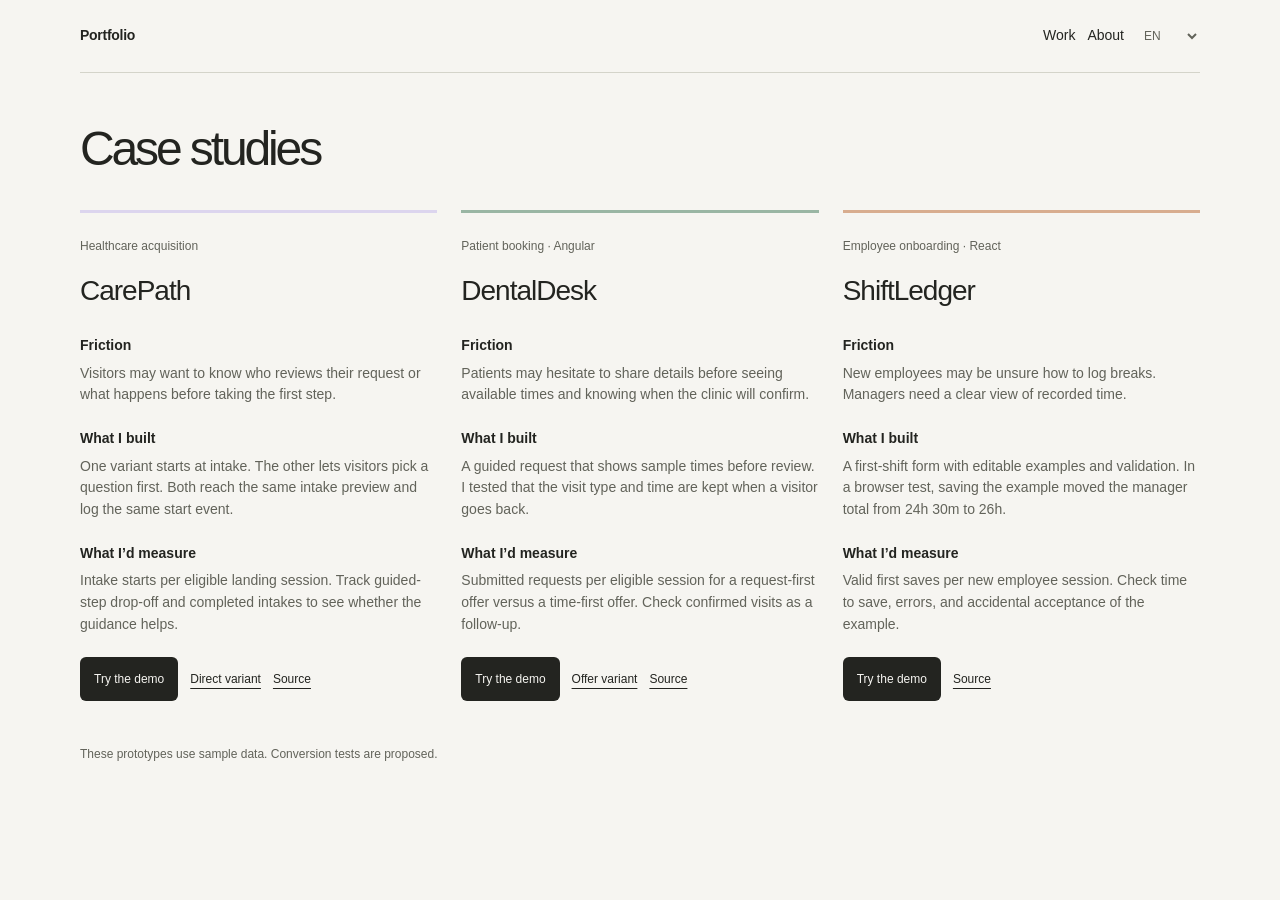
==== commit 3ffde502: "Give the portfolio a quieter editorial design" ====
--- a/case-studies.html
+++ b/case-studies.html
@@ -6,13 +6,13 @@
   <meta name="description" content="Three case studies by Wesley Bertolaia in consultation acquisition, patient booking, and employee onboarding.">
   <title>Case Studies | Wesley Bertolaia</title>
   <link rel="icon" href="data:,">
-  <link rel="stylesheet" href="./style.css?v=easygoing-v1">
+  <link rel="stylesheet" href="./style.css?v=quiet-stage-v3">
   <link rel="stylesheet" href="./locale.css">
   <script src="./locale.js?v=easygoing-v1"></script>
 </head>
 <body>
   <header class="site-nav">
-    <a class="identity" href="./" aria-label="Portfolio home"><span class="tiny-flower" aria-hidden="true">✳</span><span>Portfolio</span></a>
+    <a class="identity" href="./" aria-label="Portfolio home"><span>Portfolio</span></a>
     <nav aria-label="Main navigation"><a href="./#selected-work">Work</a><a href="./info.html">About</a><span data-language-menu></span></nav>
   </header>
   <main class="wrap case-page">
--- a/style.css
+++ b/style.css
@@ -68,3 +68,70 @@
 @media (max-width: 650px) {
   .demo-stage .work-cover { aspect-ratio: 1.6; }
 }
+.demo-stage { padding-bottom: 54px; }
+.demo-stage::after { left: 13px; bottom: 7px; z-index: -1; }
+.stage-dog {
+  bottom: 7px;
+  left: 29px;
+  height: 48px;
+  border: 0;
+  background: transparent;
+  opacity: 1;
+  pointer-events: auto;
+  cursor: grab;
+  touch-action: none;
+  user-select: none;
+}
+.stage-dog i { inset: auto 0 10px; height: 33px; }
+.stage-dog b { visibility: hidden; }
+.is-pulling .stage-dog { cursor: grabbing; }
+.is-pulling .stage-dog b { visibility: visible; }
+.dog-hint { position: absolute; bottom: 16px; left: 103px; color: var(--muted); font-size: 13px; pointer-events: none; }
+
+/* A quiet backdrop keeps the project itself in focus. */
+:root {
+  --paper: #f6f5f1;
+  --ink: #232420;
+  --muted: #62635a;
+  --line: #d4d4ca;
+  --accent: #45624c;
+}
+.site-nav { border-bottom: 1px solid var(--line); padding-block: 14px; }
+.identity { font-size: 14px; letter-spacing: -.02em; }
+.opening { padding: clamp(40px, 6vw, 82px) 0 42px; }
+.opening h1 { max-width: none; font-size: clamp(46px, 7vw, 91px); }
+.intro-copy { margin-top: 16px; }
+.work { gap: 12px; }
+.section-heading h2 { font-size: 13px; font-weight: 600; }
+.stage-controls { gap: 4px 14px; }
+.stage-controls button { border: 0; border-radius: 0; padding: 0 2px; color: var(--muted); }
+.stage-controls button[aria-pressed="true"] {
+  background: transparent;
+  color: var(--ink);
+  text-decoration: underline;
+  text-decoration-color: var(--accent);
+  text-underline-offset: 6px;
+  text-decoration-thickness: 2px;
+}
+.demo-stage .work-cover {
+  background: #e8e8e0;
+  border: 1px solid #d9d9d1;
+  border-radius: 8px;
+  aspect-ratio: auto;
+  padding: clamp(15px, 3vw, 36px);
+}
+.demo-stage .work-cover img {
+  width: min(100%, 760px);
+  border: 1px solid #2222;
+  box-shadow: 0 12px 32px #24251f18;
+}
+.work-caption { padding: 14px 0 12px; }
+.project-arrow { border-radius: 4px; }
+.work-card:hover .project-arrow { background: #e0e8dd; border-color: var(--line); }
+.stage-dog i {
+  background: conic-gradient(from 110deg at 55% 50%, #565e50, #9da18b 32%, #575c50 48%, #797f69 68%, #565e50);
+}
+.demo-stage::after { background: #3b3e35; }
+.about-layout { display: block; }
+.about-page { padding-block: clamp(48px, 9vw, 112px); }
+.about-text { max-width: 580px; }
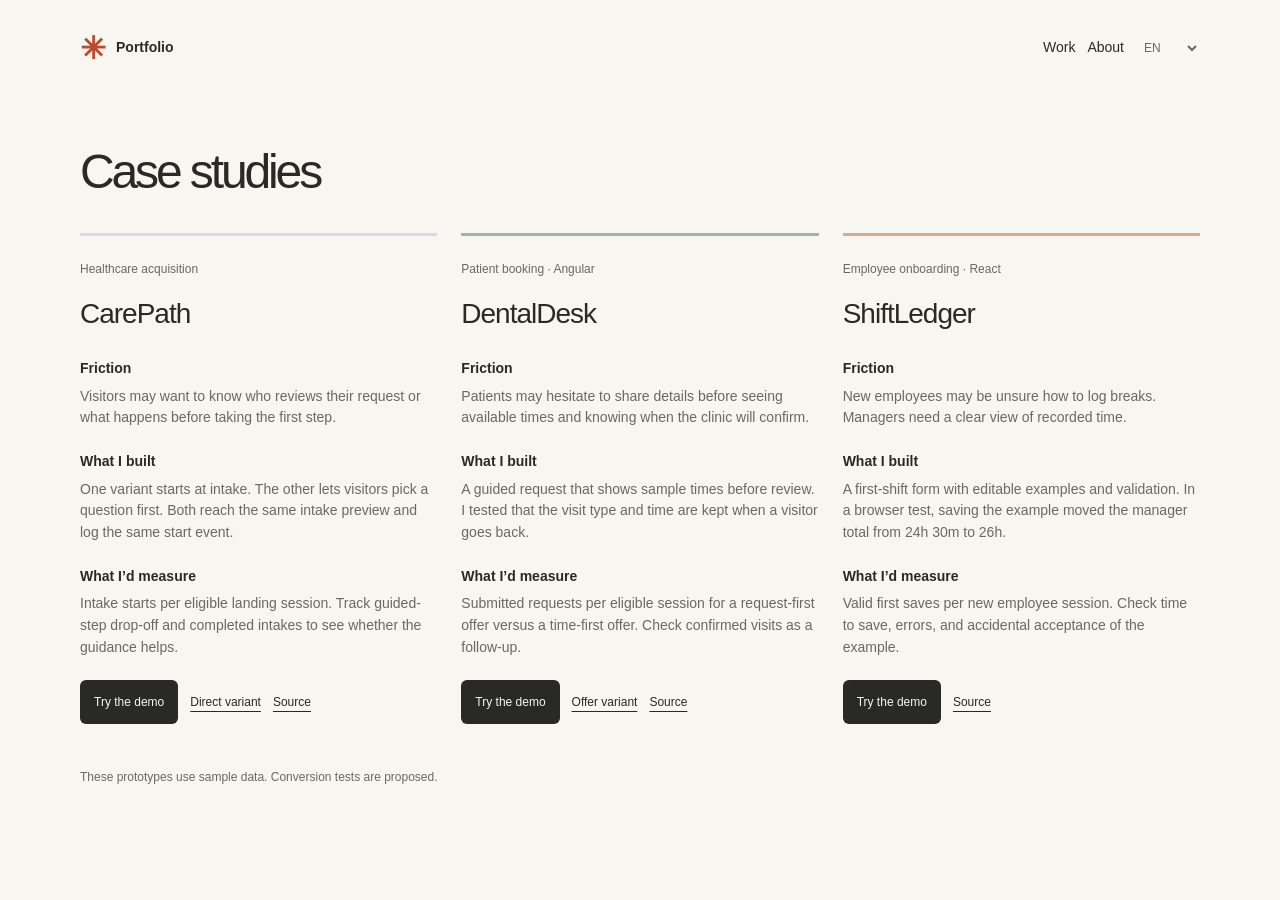
==== commit 626eb459: "Restore the first animated portfolio prototype" ====
--- a/case-studies.html
+++ b/case-studies.html
@@ -6,13 +6,13 @@
   <meta name="description" content="Three case studies by Wesley Bertolaia in consultation acquisition, patient booking, and employee onboarding.">
   <title>Case Studies | Wesley Bertolaia</title>
   <link rel="icon" href="data:,">
-  <link rel="stylesheet" href="./style.css?v=quiet-stage-v3">
+  <link rel="stylesheet" href="./style.css?v=easygoing-v1">
   <link rel="stylesheet" href="./locale.css">
   <script src="./locale.js?v=easygoing-v1"></script>
 </head>
 <body>
   <header class="site-nav">
-    <a class="identity" href="./" aria-label="Portfolio home"><span>Portfolio</span></a>
+    <a class="identity" href="./" aria-label="Portfolio home"><span class="tiny-flower" aria-hidden="true">✳</span><span>Portfolio</span></a>
     <nav aria-label="Main navigation"><a href="./#selected-work">Work</a><a href="./info.html">About</a><span data-language-menu></span></nav>
   </header>
   <main class="wrap case-page">
--- a/style.css
+++ b/style.css
@@ -68,70 +68,3 @@
 @media (max-width: 650px) {
   .demo-stage .work-cover { aspect-ratio: 1.6; }
 }
-.demo-stage { padding-bottom: 54px; }
-.demo-stage::after { left: 13px; bottom: 7px; z-index: -1; }
-.stage-dog {
-  bottom: 7px;
-  left: 29px;
-  height: 48px;
-  border: 0;
-  background: transparent;
-  opacity: 1;
-  pointer-events: auto;
-  cursor: grab;
-  touch-action: none;
-  user-select: none;
-}
-.stage-dog i { inset: auto 0 10px; height: 33px; }
-.stage-dog b { visibility: hidden; }
-.is-pulling .stage-dog { cursor: grabbing; }
-.is-pulling .stage-dog b { visibility: visible; }
-.dog-hint { position: absolute; bottom: 16px; left: 103px; color: var(--muted); font-size: 13px; pointer-events: none; }
-
-/* A quiet backdrop keeps the project itself in focus. */
-:root {
-  --paper: #f6f5f1;
-  --ink: #232420;
-  --muted: #62635a;
-  --line: #d4d4ca;
-  --accent: #45624c;
-}
-.site-nav { border-bottom: 1px solid var(--line); padding-block: 14px; }
-.identity { font-size: 14px; letter-spacing: -.02em; }
-.opening { padding: clamp(40px, 6vw, 82px) 0 42px; }
-.opening h1 { max-width: none; font-size: clamp(46px, 7vw, 91px); }
-.intro-copy { margin-top: 16px; }
-.work { gap: 12px; }
-.section-heading h2 { font-size: 13px; font-weight: 600; }
-.stage-controls { gap: 4px 14px; }
-.stage-controls button { border: 0; border-radius: 0; padding: 0 2px; color: var(--muted); }
-.stage-controls button[aria-pressed="true"] {
-  background: transparent;
-  color: var(--ink);
-  text-decoration: underline;
-  text-decoration-color: var(--accent);
-  text-underline-offset: 6px;
-  text-decoration-thickness: 2px;
-}
-.demo-stage .work-cover {
-  background: #e8e8e0;
-  border: 1px solid #d9d9d1;
-  border-radius: 8px;
-  aspect-ratio: auto;
-  padding: clamp(15px, 3vw, 36px);
-}
-.demo-stage .work-cover img {
-  width: min(100%, 760px);
-  border: 1px solid #2222;
-  box-shadow: 0 12px 32px #24251f18;
-}
-.work-caption { padding: 14px 0 12px; }
-.project-arrow { border-radius: 4px; }
-.work-card:hover .project-arrow { background: #e0e8dd; border-color: var(--line); }
-.stage-dog i {
-  background: conic-gradient(from 110deg at 55% 50%, #565e50, #9da18b 32%, #575c50 48%, #797f69 68%, #565e50);
-}
-.demo-stage::after { background: #3b3e35; }
-.about-layout { display: block; }
-.about-page { padding-block: clamp(48px, 9vw, 112px); }
-.about-text { max-width: 580px; }
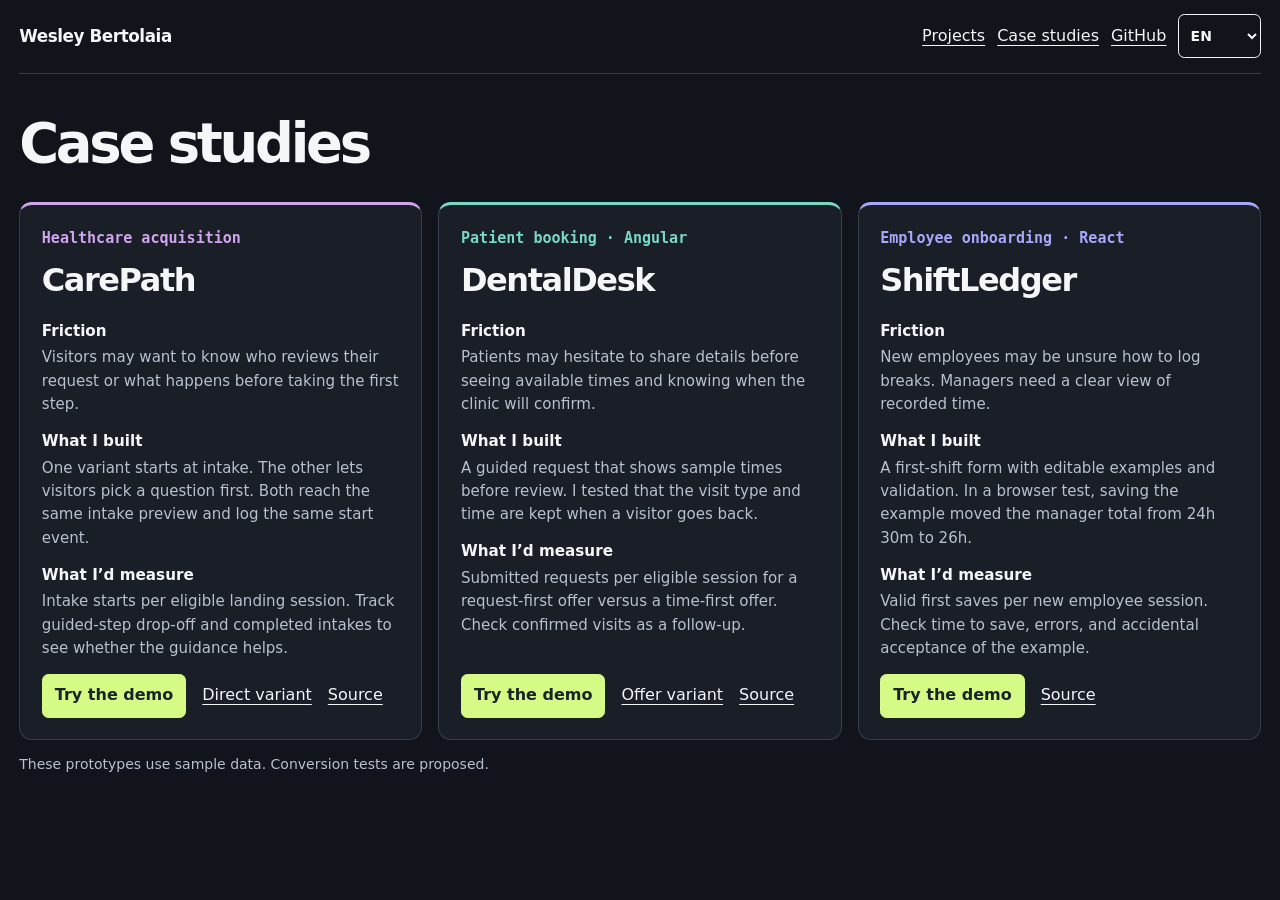
==== commit 51b7a8cb: "Restore the original left-side project cards" ====
--- a/case-studies.html
+++ b/case-studies.html
@@ -6,14 +6,14 @@
   <meta name="description" content="Three case studies by Wesley Bertolaia in consultation acquisition, patient booking, and employee onboarding.">
   <title>Case Studies | Wesley Bertolaia</title>
   <link rel="icon" href="data:,">
-  <link rel="stylesheet" href="./style.css?v=easygoing-v1">
+  <link rel="stylesheet" href="./style.css?v=balanced">
   <link rel="stylesheet" href="./locale.css">
-  <script src="./locale.js?v=easygoing-v1"></script>
+  <script src="./locale.js"></script>
 </head>
 <body>
-  <header class="site-nav">
-    <a class="identity" href="./" aria-label="Portfolio home"><span class="tiny-flower" aria-hidden="true">✳</span><span>Portfolio</span></a>
-    <nav aria-label="Main navigation"><a href="./#selected-work">Work</a><a href="./info.html">About</a><span data-language-menu></span></nav>
+  <header class="wrap top">
+    <a class="wordmark" href="./">Wesley Bertolaia</a>
+    <nav aria-label="Main navigation"><a href="./#demos">Projects</a><a href="./case-studies.html" aria-current="page">Case studies</a><a href="https://github.com/wesleybertolaia/">GitHub</a><span data-language-menu></span></nav>
   </header>
   <main class="wrap case-page">
     <h1>Case studies</h1>
@@ -23,21 +23,21 @@
         <section><h3>Friction</h3><p>Visitors may want to know who reviews their request or what happens before taking the first step.</p></section>
         <section><h3>What I built</h3><p>One variant starts at intake. The other lets visitors pick a question first. Both reach the same intake preview and log the same start event.</p></section>
         <section><h3>What I’d measure</h3><p>Intake starts per eligible landing session. Track guided-step drop-off and completed intakes to see whether the guidance helps.</p></section>
-        <div class="links"><a class="button" href="https://wesleybertolaia.github.io/carepath/">Try the demo</a><a href="https://wesleybertolaia.github.io/carepath/?path=direct">Direct variant</a><a href="https://github.com/wesleybertolaia/carepath">Source</a></div>
+        <div class="links"><a class="button" href="./?demo=carepath#demos">Try the demo</a><a href="https://wesleybertolaia.github.io/carepath/?path=direct">Direct variant</a><a href="https://github.com/wesleybertolaia/carepath">Source</a></div>
       </article>
       <article class="case case-dental" id="dentaldesk">
         <header><p class="eyebrow">Patient booking · Angular</p><h2>DentalDesk</h2></header>
         <section><h3>Friction</h3><p>Patients may hesitate to share details before seeing available times and knowing when the clinic will confirm.</p></section>
         <section><h3>What I built</h3><p>A guided request that shows sample times before review. I tested that the visit type and time are kept when a visitor goes back.</p></section>
         <section><h3>What I’d measure</h3><p>Submitted requests per eligible session for a request-first offer versus a time-first offer. Check confirmed visits as a follow-up.</p></section>
-        <div class="links"><a class="button" href="https://wesleybertolaia.github.io/dentaldesk/patient.html">Try the demo</a><a href="https://wesleybertolaia.github.io/dentaldesk/patient.html?offer=times">Offer variant</a><a href="https://github.com/wesleybertolaia/dentaldesk">Source</a></div>
+        <div class="links"><a class="button" href="./?demo=dentaldesk#demos">Try the demo</a><a href="https://wesleybertolaia.github.io/dentaldesk/patient.html?offer=times">Offer variant</a><a href="https://github.com/wesleybertolaia/dentaldesk">Source</a></div>
       </article>
       <article class="case case-shift" id="shiftledger">
         <header><p class="eyebrow">Employee onboarding · React</p><h2>ShiftLedger</h2></header>
         <section><h3>Friction</h3><p>New employees may be unsure how to log breaks. Managers need a clear view of recorded time.</p></section>
         <section><h3>What I built</h3><p>A first-shift form with editable examples and validation. In a browser test, saving the example moved the manager total from 24h 30m to 26h.</p></section>
         <section><h3>What I’d measure</h3><p>Valid first saves per new employee session. Check time to save, errors, and accidental acceptance of the example.</p></section>
-        <div class="links"><a class="button" href="https://wesleybertolaia.github.io/shiftledger/">Try the demo</a><a href="https://github.com/wesleybertolaia/shiftledger">Source</a></div>
+        <div class="links"><a class="button" href="./?demo=shiftledger#demos">Try the demo</a><a href="https://github.com/wesleybertolaia/shiftledger">Source</a></div>
       </article>
     </div>
     <p class="evidence">These prototypes use sample data. Conversion tests are proposed.</p>
--- a/style.css
+++ b/style.css
@@ -1,70 +1,191 @@
-:root{color-scheme:light;--paper:#f8f6f0;--ink:#292925;--muted:#696961;--line:#d9d8ce;--accent:#b94c30;--lilac:#dcd5ee;--mint:#dce9df;--yellow:#f5df85;font:16px/1.55 Arial,Helvetica,sans-serif;color:var(--ink);background:var(--paper)}
-*{box-sizing:border-box}body{margin:0}h1,h2,h3,p,figure{margin:0}a{color:inherit;text-underline-offset:5px}a:hover{color:var(--accent)}[hidden]{display:none!important}:focus-visible{outline:3px solid var(--accent);outline-offset:6px}::selection{background:var(--yellow);color:var(--ink)}
-.wrap,.site-nav,.site-footer,.about-page{width:min(1120px,calc(100% - 80px));margin-inline:auto}
-.site-nav{display:flex;justify-content:space-between;align-items:center;padding:26px 0;gap:24px}.site-nav a{text-decoration:none;min-height:44px;display:inline-flex;align-items:center}.identity{gap:10px;font-size:14px;font-weight:700}.tiny-flower{color:var(--accent);font-size:31px;line-height:1}.site-nav nav{display:flex;align-items:center;gap:30px;font-size:14px}.site-nav a[aria-current=page]{text-decoration:underline;text-decoration-thickness:2px}.site-nav .language-picker{border:0;font:inherit;font-size:12px;min-width:64px;color:var(--muted);padding:4px;background:transparent}
-.opening{display:flex;align-items:center;justify-content:space-between;gap:48px;padding:66px 0 82px}.eyebrow{font-size:15px;margin-bottom:14px;color:var(--muted)}h1{font-size:clamp(42px,5.4vw,72px);font-weight:500;line-height:1.08;letter-spacing:-.065em}h1>span{color:var(--accent)}.intro-copy{font-size:18px;line-height:1.65;margin-top:24px}.intro-copy>span{color:var(--muted)}.hello-doodle{width:148px;flex:none;color:var(--yellow);transform:rotate(10deg);text-align:center}.hello-doodle svg{display:block;width:100%}.hello-doodle>span{display:block;font:italic 16px Georgia,serif;color:var(--ink);margin-top:10px;white-space:nowrap}
-.work{display:grid;grid-template-columns:repeat(3,minmax(0,1fr));gap:24px;scroll-margin-top:24px;padding-bottom:70px}.section-heading{grid-column:1/-1;display:flex;justify-content:space-between;align-items:center;margin-bottom:4px}.section-heading h2{font-size:16px;font-weight:400}.section-heading>span{font:11px ui-monospace,monospace;color:var(--muted)}.work-project{min-width:0}.work-card{display:flex;flex-direction:column;text-decoration:none}.work-cover{order:-1;display:flex;align-items:center;overflow:hidden;border-radius:12px;aspect-ratio:1.25;padding:25px 20px;background:var(--lilac)}.work-dental .work-cover{background:var(--mint)}.work-shift .work-cover{background:#f1decf}.work-cover img{display:block;width:100%;height:auto;border-radius:4px;box-shadow:0 8px 18px #29292512}.work-caption{display:flex;justify-content:space-between;align-items:center;gap:12px;padding:19px 0}.work-caption h3{font-size:21px;font-weight:500;letter-spacing:-.6px}.work-caption p{font-size:13px;color:var(--muted);margin-top:5px}.project-arrow{display:grid;place-items:center;width:36px;height:36px;border:1px solid var(--line);border-radius:50%;flex:none;font-size:20px}.work-card:hover{color:var(--ink)}.work-card:hover .project-arrow{background:var(--yellow);border-color:var(--yellow)}
-.site-footer{display:flex;align-items:center;gap:30px;padding:25px 0 34px;border-top:1px solid var(--line);font-size:12px;color:var(--muted)}.site-footer>span{margin-right:auto}.site-footer a{text-decoration:none;display:inline-flex;min-height:44px;align-items:center}
-.about-page{padding:75px 0 100px}.about-layout{display:grid;grid-template-columns:minmax(0,1.6fr) minmax(240px,1fr);gap:100px;align-items:center}.about-text{max-width:620px}.about-text h1{margin-bottom:30px}.about-text p:not(.eyebrow){font-size:17px;line-height:1.75;color:var(--muted);margin-top:20px}.about-text .about-lead{color:var(--ink)!important;font-size:21px!important;line-height:1.55!important}.text-link{display:inline-flex;gap:20px;align-items:center;min-height:44px;margin-top:30px;font-size:15px}.about-note{background:var(--lilac);padding:38px 30px 30px;border-radius:3px;transform:rotate(3deg);text-align:center}.note-smile{width:80px;margin:0 auto 25px;color:var(--paper)}.note-smile svg{display:block;width:100%}.about-note p{font-size:34px;letter-spacing:-1.4px;line-height:1.2}.about-note>span{display:block;margin-top:40px;font:11px ui-monospace,monospace}
-.case-page{padding:50px 0 70px}.case-page h1{font-size:48px;margin-bottom:35px}.case-grid{display:grid;grid-template-columns:repeat(3,minmax(0,1fr));gap:24px}.case{border-top:3px solid var(--lilac);padding:24px 0;display:flex;flex-direction:column;gap:22px}.case-dental{border-color:#9ab6a4}.case-shift{border-color:#d8ad8f}.case h2{font-size:28px;font-weight:500;letter-spacing:-1px}.case .eyebrow{font-size:12px}.case h3{font-size:14px;margin-bottom:6px}.case section p{font-size:14px;color:var(--muted)}.links{display:flex;flex-wrap:wrap;gap:12px;align-items:center;margin-top:auto;font-size:12px}.button{display:inline-flex;align-items:center;min-height:44px;padding:8px 14px;border-radius:6px;background:var(--ink);color:var(--paper);text-decoration:none}.button:hover{background:var(--accent);color:white}.evidence{font-size:12px;color:var(--muted);margin-top:20px}
-@media(prefers-reduced-motion:no-preference){html{scroll-behavior:smooth}.hello-doodle{animation:hello-in .7s ease-out both}.hello-doodle:hover{animation:wiggle .6s ease-in-out}.work-cover img{transition:transform .3s ease}.work-card:hover img{transform:translateY(-5px) rotate(-1deg)}.project-arrow{transition:background .2s,border-color .2s,transform .2s}.work-card:hover .project-arrow{transform:rotate(10deg)}@keyframes hello-in{from{opacity:0;transform:rotate(-10deg) scale(.85)}}@keyframes wiggle{25%{transform:rotate(-5deg)}75%{transform:rotate(17deg)}}}
-@media(max-width:900px){.wrap,.site-nav,.site-footer,.about-page{width:calc(100% - 48px)}.opening{padding:45px 0 60px;gap:30px}.hello-doodle{width:105px}.work{gap:18px}.work-cover{padding:18px 12px}.work-caption p{font-size:12px}.about-layout{gap:45px}.case-grid{gap:20px}}
-@media(max-width:650px){.wrap,.site-nav,.site-footer,.about-page{width:calc(100% - 36px)}.site-nav{padding:16px 0;gap:12px}.site-nav nav{gap:18px}.identity{font-size:12px;gap:6px}.tiny-flower{font-size:24px}.site-nav .language-picker{min-width:54px;font-size:11px}.opening{position:relative;padding:44px 0 50px;display:block}.opening h1{max-width:8ch;font-size:52px}.hello-doodle{position:absolute;right:6px;top:60px;width:80px}.hello-doodle>span{font-size:12px}.intro-copy{font-size:15px;margin-top:22px}.eyebrow{font-size:13px}.work{grid-template-columns:1fr;gap:26px;padding-bottom:40px}.section-heading{margin-bottom:0}.section-heading h2{font-size:14px}.work-cover{aspect-ratio:1.55;padding:25px}.work-caption{padding:15px 0 0}.work-caption p{font-size:13px}.site-footer{flex-wrap:wrap;gap:0 22px;font-size:11px;padding:20px 0}.site-footer>span{width:100%;margin-bottom:5px}.about-page{padding:42px 0 55px}.about-layout{grid-template-columns:1fr;gap:45px}.about-text h1{font-size:52px}.about-note{max-width:300px;width:85%;margin:auto;padding:30px}.about-note>span{margin-top:25px}.case-page{padding-top:30px}.case-grid{grid-template-columns:1fr}.case-page h1{font-size:40px;margin-bottom:25px}}
-/* Project stage */
-.stage-controls, .demo-stage { grid-column: 1 / -1; }
-.stage-controls { display: flex; flex-wrap: wrap; gap: 8px; }
-.stage-controls button {
-  border: 1px solid var(--line);
-  border-radius: 999px;
-  padding: 0 14px;
-  min-height: 44px;
+:root {
+  color-scheme: dark;
+  --bg: #11141a;
+  --panel: #191e27;
+  --line: #353e4a;
+  --ink: #f4f6f8;
+  --mute: #b8c1cf;
+  --lime: #d6fa86;
+  font: 16px/1.55 system-ui, sans-serif;
   color: var(--ink);
-  background: transparent;
+  background: var(--bg);
+}
+* { box-sizing: border-box; }
+[hidden] { display: none !important; }
+body { margin: 0; }
+.wrap { width: min(1720px, calc(100% - clamp(1.5rem, 3vw, 3rem))); margin-inline: auto; }
+.top, .bottom { display: flex; flex-wrap: wrap; justify-content: space-between; align-items: center; gap: .65rem 1.5rem; padding-block: .9rem; border-bottom: 1px solid var(--line); }
+.top nav, .links, .footer-links { display: flex; flex-wrap: wrap; align-items: center; gap: .55rem 1rem; }
+a { color: inherit; text-underline-offset: .24em; }
+a:hover { color: var(--lime); }
+.wordmark { font-size: 1.55rem; font-weight: 850; letter-spacing: -.095em; text-decoration: none; }
+h1, h2, h3, h4, p { margin: 0; }
+.eyebrow { color: var(--lime); font: 720 .875rem/1.5 ui-monospace, monospace; letter-spacing: .06em; margin-bottom: .45rem; }
+.shelf { display: grid; grid-template-columns: minmax(220px, 270px) minmax(0, 1fr); gap: clamp(.85rem, 2.5vw, 1.5rem); align-items: start; border-top: 1px solid var(--line); padding-top: 1rem; }
+.project-list h2 { font-size: 1.125rem; margin-bottom: .75rem; }
+.project-cards { display: grid; gap: .65rem; }
+.project-card {
+  position: relative;
+  isolation: isolate;
+  display: grid;
+  grid-template-columns: minmax(0, 1fr) 62px;
+  align-items: center;
+  width: 100%;
+  min-height: 102px;
+  gap: .6rem;
+  padding: .8rem .7rem .8rem .95rem;
+  overflow: hidden;
+  border: 1px solid #333c4b;
+  border-radius: .65rem;
+  background: #1b212b;
+  color: var(--ink);
+  text-align: left;
   font: inherit;
-  font-size: 13px;
   cursor: pointer;
 }
-.stage-controls button[aria-pressed="true"] { background: var(--ink); color: var(--paper); }
-.demo-stage { position: relative; overflow: hidden; padding-bottom: 32px; isolation: isolate; }
-.demo-stage .work-cover { aspect-ratio: 2.5; padding: clamp(15px, 3vw, 42px); }
-.demo-stage .work-cover img { width: min(100%, 650px); margin-inline: auto; }
-.demo-stage .screen-leaving { position: absolute; inset: 0 0 auto; z-index: 1; }
-.demo-stage::after {
+.project-card:nth-child(1) { --project-accent: #d4b0ee; --project-shade: #32253d; }
+.project-card:nth-child(2) { --project-accent: #8bdfc7; --project-shade: #1e3836; }
+.project-card:nth-child(3) { --project-accent: #b6b5ff; --project-shade: #2c2b48; }
+.project-card:hover { border-color: var(--project-accent); }
+.project-card[aria-pressed="true"] {
+  border-color: var(--project-accent);
+  background: linear-gradient(104deg, #222b37 40%, var(--project-shade));
+}
+.project-card::after {
   content: "";
   position: absolute;
-  bottom: 7px;
-  left: 43px;
-  width: 65px;
-  height: 14px;
-  border-radius: 50%;
-  background: #37352e;
-}
-.stage-dog {
-  position: absolute;
-  z-index: 2;
-  bottom: 8px;
-  left: 43px;
-  width: 62px;
-  height: 33px;
-  opacity: 0;
-  pointer-events: none;
-}
-.stage-dog i {
-  position: absolute;
-  inset: 0;
-  background: conic-gradient(from 110deg at 55% 50%, #b67743, #e9c284 32%, #ad693c 48%, #e8a961 68%, #b67743);
-  clip-path: polygon(0 26%,15% 47%,32% 29%,57% 35%,63% 0,76% 26%,90% 31%,100% 55%,83% 70%,78% 100%,67% 100%,65% 73%,40% 77%,35% 100%,23% 100%,24% 66%,10% 58%);
-}
-.stage-dog i::after { content: ""; position: absolute; top: 13px; right: 13px; width: 4px; height: 4px; background: #292925; }
-.stage-dog b {
-  position: absolute;
-  left: 57px;
-  top: 16px;
-  width: 64px;
-  border-top: 2px solid #725739;
-  transform: rotate(-26deg);
+  inset: auto 0 0;
+  height: 2px;
+  background: var(--project-accent);
+  transform: scaleX(0);
   transform-origin: left;
 }
-@media (max-width: 650px) {
-  .demo-stage .work-cover { aspect-ratio: 1.6; }
+.project-card[aria-pressed="true"]::after { transform: scaleX(1); }
+.project-copy strong { display: block; font-size: 1.23rem; line-height: 1.15; letter-spacing: -.035em; }
+.project-copy > span { display: block; margin-top: .35rem; color: var(--mute); font-size: .875rem; }
+.project-art {
+  position: relative;
+  display: block;
+  width: 62px;
+  height: 62px;
+  border-radius: 50%;
+  color: var(--project-accent);
+  background: radial-gradient(circle, var(--project-shade) 30%, transparent 72%);
 }
+.project-art::before, .project-art::after { content: ""; position: absolute; }
+.art-care::before {
+  width: 43px; height: 23px; left: 9px; top: 19px;
+  border: 1px solid currentColor; border-radius: 50%; rotate: -27deg;
+  box-shadow: 0 5px 0 -4px currentColor, 0 -5px 0 -4px currentColor;
+}
+.art-care::after {
+  width: 8px; height: 8px; left: 27px; top: 13px;
+  border-radius: 50%; background: #f9ae92;
+  offset-path: ellipse(24px 13px at 31px 31px);
+  offset-rotate: 0deg;
+  left: 0; top: 0;
+  offset-distance: 72%;
+}
+.art-dental::before {
+  inset: 15px 10px 12px;
+  border: 1px solid currentColor;
+  border-radius: 5px;
+  background: repeating-linear-gradient(90deg, transparent 0 9px, #8bdfc76b 9px 10px);
+}
+.art-dental::after {
+  inset: 22px 10px auto;
+  height: 6px;
+  border-top: 1px solid currentColor;
+  background: linear-gradient(90deg, transparent 52%, currentColor 52% 76%, transparent 76%);
+}
+.art-shift::before {
+  inset: 10px;
+  border: 1px solid currentColor;
+  border-radius: 50%;
+  background: radial-gradient(circle, var(--project-shade) 0 62%, transparent 63%), repeating-conic-gradient(currentColor 0deg 2deg, transparent 2deg 30deg);
+}
+.art-shift::after {
+  bottom: 30px; left: 30px; width: 2px; height: 15px;
+  background: currentColor;
+  transform-origin: bottom;
+  rotate: 48deg;
+}
+.preview-panel { min-width: 0; overflow: hidden; border: 1px solid var(--line); border-radius: .8rem; background: var(--panel); scroll-margin-top: .7rem; }
+.preview-bar { display: flex; flex-wrap: wrap; align-items: center; justify-content: space-between; gap: .5rem 1rem; padding: .7rem 1rem; }
+.preview-bar h2 { font-size: 1rem; }
+.preview-bar a { font-size: .875rem; color: var(--lime); }
+iframe { display: block; width: 100%; height: 640px; border: 0; border-top: 1px solid var(--line); background: #f8f3ec; color-scheme: light; }
+:focus-visible { outline: 3px solid var(--lime); outline-offset: 3px; }
+.case { margin-bottom: 1rem; background: var(--panel); border: 1px solid var(--line); border-radius: .8rem; overflow: hidden; scroll-margin-top: 1rem; }
+.button { display: inline-flex; min-height: 44px; align-items: center; padding: .45rem .75rem; border: 1px solid var(--lime); border-radius: .4rem; background: var(--lime); color: #19232a; text-decoration: none; font: inherit; font-weight: 700; cursor: pointer; }
+.button:hover { background: #ecffba; color: #19232a; }
+.button.outline { background: var(--panel); color: var(--ink); border-color: var(--line); }
+.button.outline:hover { background: #293241; }
+@media (max-width: 740px) {
+  .wrap { width: calc(100% - 1.5rem); }
+  .shelf { grid-template-columns: 1fr; }
+  .project-card { min-height: 76px; }
+  iframe { height: 520px; }
+}
+@media (prefers-reduced-motion: no-preference) {
+  html { scroll-behavior: smooth; }
+  .project-card { transition: background-color .15s ease, border-color .15s ease; }
+}
+.wordmark { font-size: 1.05rem; letter-spacing: -.025em; }
+.case-page { padding-block: 1.75rem 1rem; }
+.case-page h1 { margin-bottom: 1rem; font-size: clamp(2rem, 5vw, 3.4rem); letter-spacing: -.06em; }
+.case-grid { display: grid; grid-template-columns: repeat(3, minmax(0, 1fr)); gap: 1rem; }
+.case { display: flex; flex-direction: column; gap: .85rem; min-width: 0; margin: 0; padding: clamp(1rem, 2vw, 1.35rem); border-top: 3px solid var(--case-accent); }
+.case-care { --case-accent: #d0a5ee; }
+.case-dental { --case-accent: #79d8c5; }
+.case-shift { --case-accent: #a7a8fa; }
+.case .eyebrow { color: var(--case-accent); letter-spacing: 0; }
+.case h2 { font-size: clamp(1.55rem, 2.9vw, 2rem); letter-spacing: -.045em; }
+.case h3 { font-size: .95rem; margin-bottom: .2rem; }
+.case section p, .evidence { color: var(--mute); }
+.case .links { margin-top: auto; }
+.case p { font-size: .94rem; }
+.evidence { margin: .85rem 0 0; font-size: .875rem; }
+@media (max-width: 800px) { .case-grid { grid-template-columns: 1fr; } }
+@media (prefers-reduced-motion: no-preference) {
+  .project-card {
+    animation: card-in .4s ease-out both;
+    transition: border-color .18s ease, translate .18s ease;
+  }
+  .project-card:nth-child(2) { animation-delay: .065s; }
+  .project-card:nth-child(3) { animation-delay: .13s; }
+  .project-card:is(:hover, :focus-visible) { translate: 3px 0; }
+  .project-card::after { transition: transform .32s ease-out; }
+  .project-card:is(:hover, :focus-visible, [aria-pressed="true"]) .art-care::after { animation: orbit .7s ease-in-out; }
+  .project-card:is(:hover, :focus-visible, [aria-pressed="true"]) .art-dental::after { animation: calendar-mark .55s ease-in-out; }
+  .project-card:is(:hover, :focus-visible, [aria-pressed="true"]) .art-shift::after { animation: hand-turn .64s ease-in-out; }
+  @keyframes card-in { from { opacity: 0; transform: translateX(-8px); } }
+  @keyframes orbit { to { offset-distance: 172%; } }
+  @keyframes calendar-mark { 50% { translate: 0 13px; } }
+  @keyframes hand-turn { to { rotate: 408deg; } }
+}
+.masthead {
+  display: flex;
+  flex-wrap: wrap;
+  align-items: baseline;
+  justify-content: space-between;
+  gap: .75rem 1.8rem;
+  padding-block: clamp(1.15rem, 3vw, 2.3rem) clamp(1rem, 2vw, 1.65rem);
+}
+.masthead h1 {
+  font-size: clamp(2.2rem, 4.6vw, 4.5rem);
+  line-height: .95;
+  letter-spacing: -.085em;
+  text-wrap: balance;
+}
+.masthead h1 span { display: inline-block; color: var(--lime); }
+.masthead nav { display: flex; flex-wrap: wrap; gap: .35rem 1.2rem; }
+.masthead nav a { padding-block: .35rem; text-decoration-color: var(--line); text-underline-offset: .33rem; }
+.masthead nav a:hover { text-decoration-color: currentColor; }
+@media (prefers-reduced-motion: no-preference) {
+  .masthead h1 span { animation: punctuation-in .46s cubic-bezier(.23,.8,.36,1) both; }
+  @keyframes punctuation-in {
+    from { opacity: 0; transform: translateY(-.22em); }
+    to { opacity: 1; transform: translateY(0); }
+  }
+}
